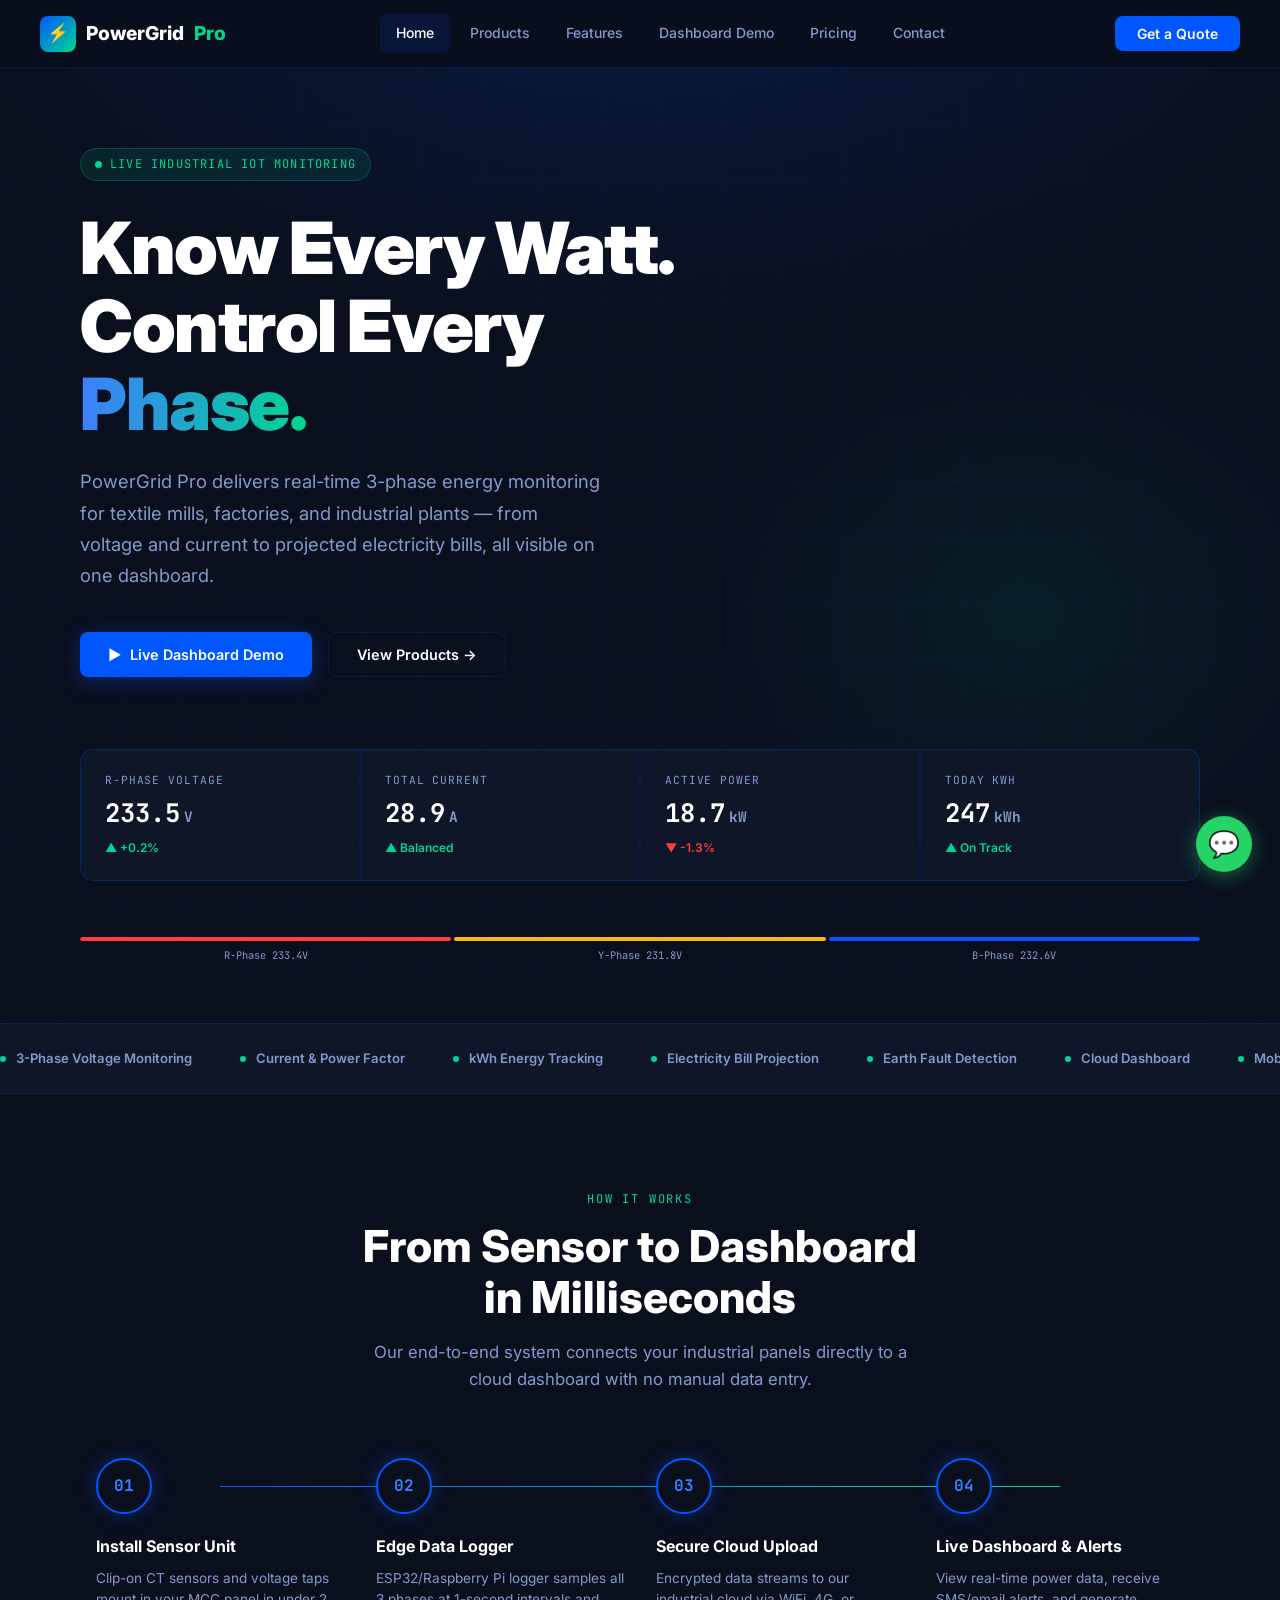
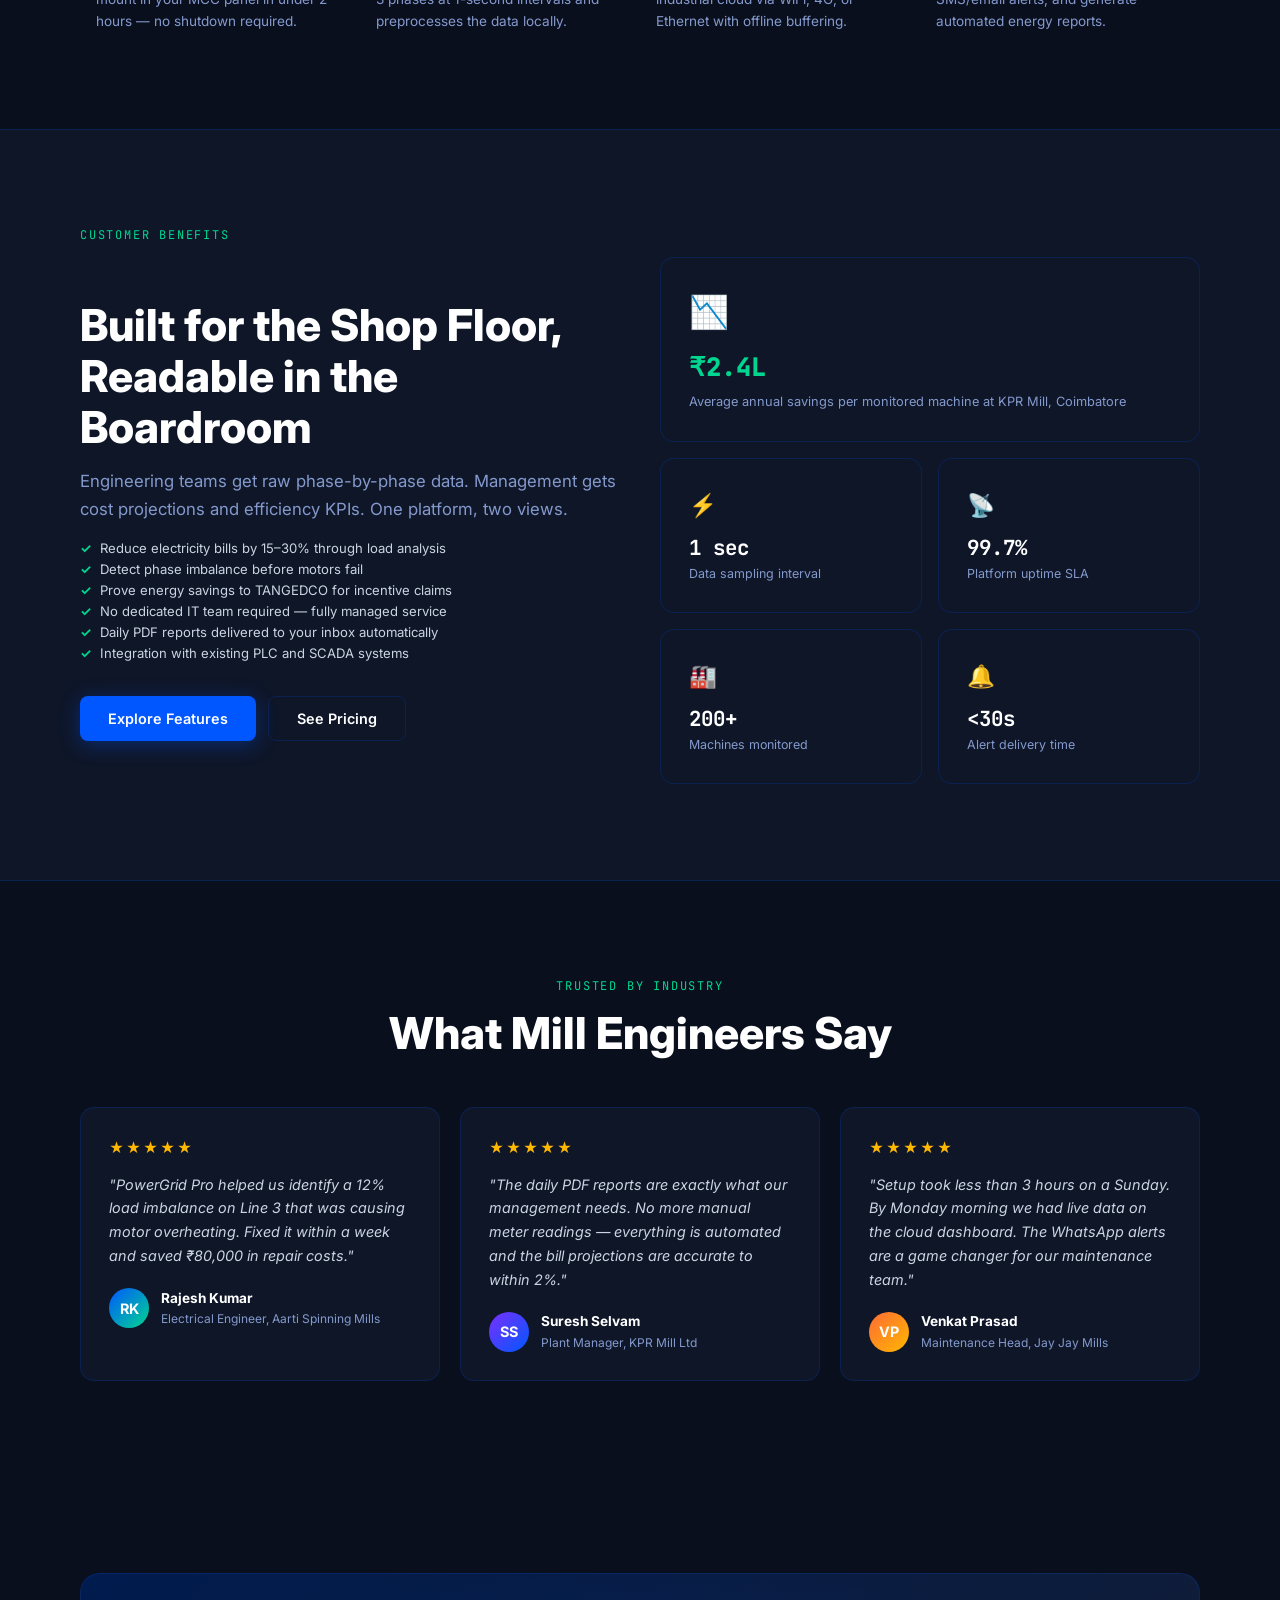
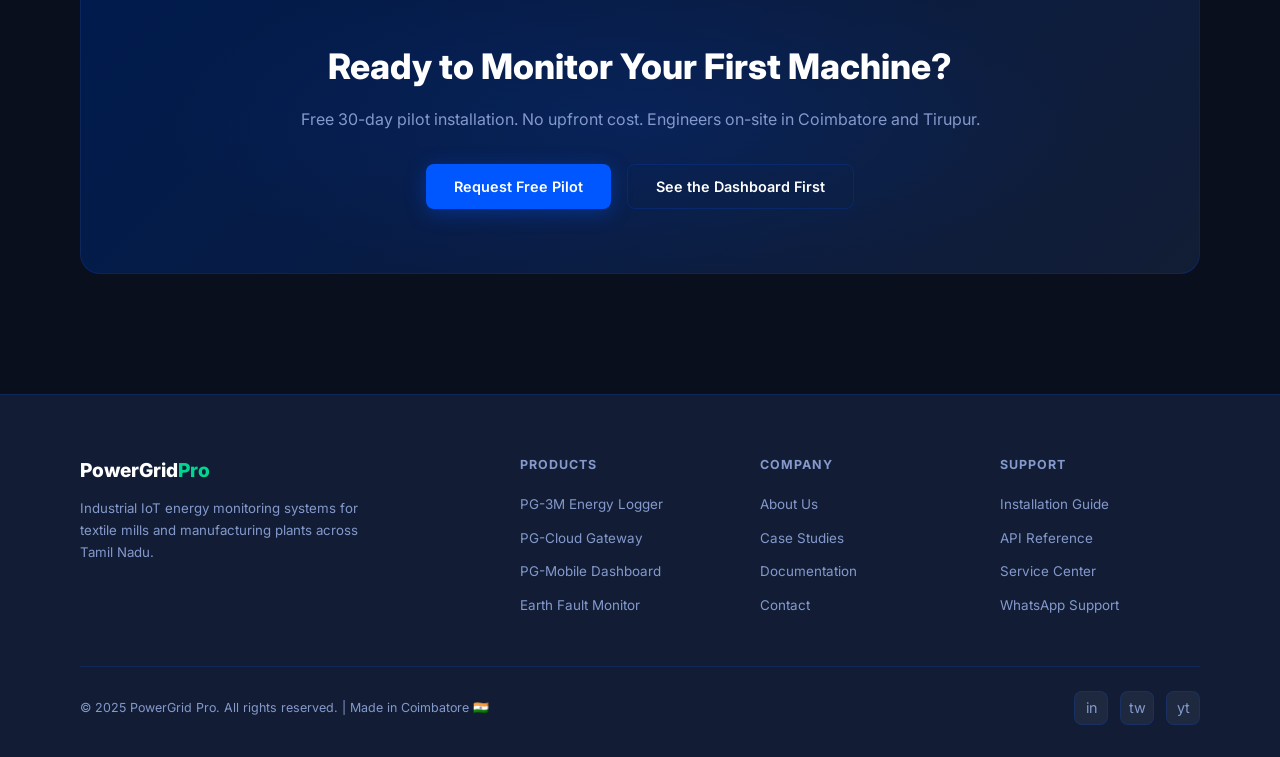
==== full EnergyMonitor-Production/website.html @ 09a2c104 "Add files via upload" ====
<!DOCTYPE html>
<html lang="en">
<head>
<meta charset="UTF-8">
<meta name="viewport" content="width=device-width, initial-scale=1.0">
<title>PowerGrid Pro – 3-Phase Energy Monitoring Systems</title>
<link href="https://fonts.googleapis.com/css2?family=Inter:wght@300;400;500;600;700;800;900&family=JetBrains+Mono:wght@400;500;700&display=swap" rel="stylesheet">
<style>
/* ═══════════════════════════════════════════════
   DESIGN TOKENS
   ═══════════════════════════════════════════════ */
:root {
  --bg-dark:     #0A0F1E;
  --bg-card:     #0E1628;
  --bg-panel:    #121D35;
  --bg-light:    #F4F7FF;
  --blue-900:    #001B4E;
  --blue-700:    #0033A0;
  --blue-500:    #0057FF;
  --blue-400:    #3D7EFF;
  --blue-200:    #A8C4FF;
  --green-500:   #00D68F;
  --green-400:   #2EEDB5;
  --green-300:   #7FFFD4;
  --amber:       #FFB800;
  --red:         #FF3B3B;
  --text-white:  #FFFFFF;
  --text-muted:  #8499CC;
  --text-body:   #CBD5E1;
  --border:      rgba(0,87,255,0.18);
  --border-g:    rgba(0,214,143,0.22);
  --glow-blue:   0 0 40px rgba(0,87,255,0.25);
  --glow-green:  0 0 30px rgba(0,214,143,0.2);
  --r-sm: 8px;
  --r-md: 14px;
  --r-lg: 20px;
  --font-main: 'Inter', sans-serif;
  --font-mono: 'JetBrains Mono', monospace;
  --nav-h: 68px;
}

/* ═══════════════════════════════════════════════
   RESET + BASE
   ═══════════════════════════════════════════════ */
*, *::before, *::after { box-sizing: border-box; margin: 0; padding: 0; }
html { scroll-behavior: smooth; font-size: 16px; }
body {
  font-family: var(--font-main);
  background: var(--bg-dark);
  color: var(--text-body);
  line-height: 1.6;
  overflow-x: hidden;
}
img { display: block; max-width: 100%; }
a { text-decoration: none; color: inherit; }
button { border: none; cursor: pointer; font-family: inherit; }
ul { list-style: none; }

/* ═══════════════════════════════════════════════
   PAGE SYSTEM
   ═══════════════════════════════════════════════ */
.page { display: none; }
.page.active { display: block; }

/* ═══════════════════════════════════════════════
   NAVBAR
   ═══════════════════════════════════════════════ */
nav {
  position: fixed; top: 0; left: 0; right: 0; z-index: 1000;
  height: var(--nav-h);
  background: rgba(10,15,30,0.92);
  backdrop-filter: blur(16px);
  border-bottom: 1px solid var(--border);
  display: flex; align-items: center; justify-content: space-between;
  padding: 0 40px;
}
.nav-brand {
  display: flex; align-items: center; gap: 10px;
  font-weight: 800; font-size: 1.2rem; color: var(--text-white);
  cursor: pointer;
}
.nav-brand .logo-icon {
  width: 36px; height: 36px;
  background: linear-gradient(135deg, var(--blue-500), var(--green-500));
  border-radius: 8px;
  display: flex; align-items: center; justify-content: center;
  font-size: 1.1rem;
}
.nav-brand span.accent { color: var(--green-500); }
.nav-links {
  display: flex; align-items: center; gap: 4px;
}
.nav-links a {
  padding: 8px 16px; border-radius: 6px;
  font-size: 0.875rem; font-weight: 500;
  color: var(--text-muted);
  transition: all 0.2s;
  cursor: pointer;
}
.nav-links a:hover,
.nav-links a.active {
  color: var(--text-white);
  background: rgba(0,87,255,0.12);
}
.nav-cta {
  padding: 9px 22px;
  background: var(--blue-500);
  color: white;
  border-radius: var(--r-sm);
  font-size: 0.875rem; font-weight: 600;
  transition: all 0.2s;
  cursor: pointer;
}
.nav-cta:hover { background: var(--blue-400); transform: translateY(-1px); }

/* ═══════════════════════════════════════════════
   SHARED LAYOUT
   ═══════════════════════════════════════════════ */
.container { max-width: 1200px; margin: 0 auto; padding: 0 40px; }
.section { padding: 96px 0; }
.section-label {
  font-family: var(--font-mono);
  font-size: 0.75rem; letter-spacing: 0.15em;
  color: var(--green-500);
  text-transform: uppercase; margin-bottom: 12px;
}
.section-title {
  font-size: clamp(1.8rem, 3.5vw, 2.75rem);
  font-weight: 800; color: var(--text-white);
  line-height: 1.15; margin-bottom: 16px;
}
.section-sub {
  font-size: 1.05rem; color: var(--text-muted);
  max-width: 560px; line-height: 1.65;
}
.text-center { text-align: center; }
.text-center .section-sub { margin: 0 auto; }
.grid-2 { display: grid; grid-template-columns: 1fr 1fr; gap: 40px; align-items: center; }
.grid-3 { display: grid; grid-template-columns: repeat(3,1fr); gap: 24px; }
.grid-4 { display: grid; grid-template-columns: repeat(4,1fr); gap: 20px; }
.mt-8 { margin-top: 8px; }
.mt-16 { margin-top: 16px; }
.mt-24 { margin-top: 24px; }
.mt-48 { margin-top: 48px; }
.mt-64 { margin-top: 64px; }

/* Buttons */
.btn {
  display: inline-flex; align-items: center; gap: 8px;
  padding: 13px 28px; border-radius: var(--r-sm);
  font-weight: 600; font-size: 0.9rem;
  transition: all 0.2s; cursor: pointer;
}
.btn-primary {
  background: var(--blue-500); color: white;
  box-shadow: 0 4px 20px rgba(0,87,255,0.35);
}
.btn-primary:hover { background: var(--blue-400); transform: translateY(-2px); box-shadow: 0 8px 28px rgba(0,87,255,0.45); }
.btn-outline {
  background: transparent; color: var(--text-white);
  border: 1.5px solid var(--border);
}
.btn-outline:hover { border-color: var(--blue-400); color: var(--blue-400); }
.btn-green {
  background: var(--green-500); color: var(--bg-dark);
}
.btn-green:hover { background: var(--green-400); transform: translateY(-2px); }

/* Cards */
.card {
  background: var(--bg-card);
  border: 1px solid var(--border);
  border-radius: var(--r-md);
  padding: 28px;
  transition: all 0.25s;
}
.card:hover {
  border-color: rgba(0,87,255,0.4);
  box-shadow: var(--glow-blue);
  transform: translateY(-3px);
}
.card.green-hover:hover {
  border-color: rgba(0,214,143,0.4);
  box-shadow: var(--glow-green);
}

/* Tags */
.tag {
  display: inline-flex; align-items: center; gap: 5px;
  padding: 4px 10px; border-radius: 20px;
  font-size: 0.72rem; font-weight: 600; letter-spacing: 0.04em;
  text-transform: uppercase;
}
.tag-blue { background: rgba(0,87,255,0.15); color: var(--blue-400); border: 1px solid rgba(0,87,255,0.25); }
.tag-green { background: rgba(0,214,143,0.12); color: var(--green-500); border: 1px solid rgba(0,214,143,0.25); }
.tag-amber { background: rgba(255,184,0,0.12); color: var(--amber); border: 1px solid rgba(255,184,0,0.25); }

/* Dividers */
.divider { border: none; border-top: 1px solid var(--border); margin: 0; }

/* ═══════════════════════════════════════════════
   PAGE 1 — HOME
   ═══════════════════════════════════════════════ */

/* Hero */
.hero {
  min-height: 100vh;
  padding-top: var(--nav-h);
  background: radial-gradient(ellipse 80% 60% at 50% -10%, rgba(0,87,255,0.18) 0%, transparent 70%),
              radial-gradient(ellipse 40% 40% at 80% 60%, rgba(0,214,143,0.08) 0%, transparent 60%),
              var(--bg-dark);
  display: flex; flex-direction: column; justify-content: center;
  position: relative; overflow: hidden;
}

/* Grid background */
.hero::before {
  content: '';
  position: absolute; inset: 0;
  background-image:
    linear-gradient(rgba(0,87,255,0.06) 1px, transparent 1px),
    linear-gradient(90deg, rgba(0,87,255,0.06) 1px, transparent 1px);
  background-size: 60px 60px;
  mask-image: radial-gradient(ellipse 80% 80% at 50% 50%, black 30%, transparent 100%);
}

.hero-inner {
  position: relative; z-index: 2;
  padding: 80px 40px 60px;
  max-width: 1200px; margin: 0 auto; width: 100%;
}
.hero-eyebrow {
  display: inline-flex; align-items: center; gap: 8px;
  padding: 6px 14px; border-radius: 20px;
  background: rgba(0,214,143,0.1); border: 1px solid var(--border-g);
  font-family: var(--font-mono); font-size: 0.75rem;
  color: var(--green-500); letter-spacing: 0.1em;
  margin-bottom: 28px;
}
.hero-eyebrow .pulse {
  width: 7px; height: 7px; border-radius: 50%;
  background: var(--green-500);
  animation: pulse 2s ease-in-out infinite;
}
@keyframes pulse {
  0%, 100% { opacity: 1; transform: scale(1); }
  50% { opacity: 0.4; transform: scale(0.7); }
}
.hero h1 {
  font-size: clamp(2.5rem, 6vw, 4.5rem);
  font-weight: 900; color: var(--text-white);
  line-height: 1.08; letter-spacing: -0.02em;
  margin-bottom: 24px;
}
.hero h1 .gradient-text {
  background: linear-gradient(90deg, var(--blue-400), var(--green-500));
  -webkit-background-clip: text; background-clip: text;
  -webkit-text-fill-color: transparent;
}
.hero p {
  font-size: 1.15rem; color: var(--text-muted);
  max-width: 520px; line-height: 1.7; margin-bottom: 40px;
}
.hero-actions { display: flex; gap: 16px; flex-wrap: wrap; }

/* Live stats strip */
.hero-stats {
  margin-top: 72px;
  display: grid; grid-template-columns: repeat(4,1fr);
  gap: 2px;
  background: var(--border);
  border: 1px solid var(--border);
  border-radius: var(--r-md);
  overflow: hidden;
}
.hero-stat {
  background: var(--bg-card);
  padding: 22px 24px;
  display: flex; flex-direction: column; gap: 4px;
}
.hero-stat .label {
  font-family: var(--font-mono); font-size: 0.7rem;
  color: var(--text-muted); letter-spacing: 0.08em;
  text-transform: uppercase;
}
.hero-stat .value {
  font-family: var(--font-mono); font-size: 1.6rem;
  font-weight: 700; color: var(--text-white);
  display: flex; align-items: baseline; gap: 4px;
}
.hero-stat .value .unit { font-size: 0.9rem; color: var(--text-muted); }
.hero-stat .change {
  font-size: 0.75rem; font-weight: 600;
}
.change.up { color: var(--green-500); }
.change.down { color: var(--red); }

/* Phase indicator – signature element */
.phase-viz {
  position: relative; width: 100%;
  margin-top: 56px;
}
.phase-bars {
  display: flex; gap: 3px;
  height: 4px; border-radius: 2px; overflow: hidden;
}
.phase-bar { flex: 1; border-radius: 2px; }
.phase-bar.r { background: #FF3B3B; animation: flicker-r 2.1s ease-in-out infinite; }
.phase-bar.y { background: var(--amber); animation: flicker-y 2.1s 0.7s ease-in-out infinite; }
.phase-bar.b { background: var(--blue-500); animation: flicker-b 2.1s 1.4s ease-in-out infinite; }
@keyframes flicker-r { 0%,100%{opacity:1} 50%{opacity:0.5} }
@keyframes flicker-y { 0%,100%{opacity:1} 50%{opacity:0.5} }
@keyframes flicker-b { 0%,100%{opacity:1} 50%{opacity:0.5} }
.phase-labels {
  display: flex; gap: 3px;
  margin-top: 6px;
}
.phase-labels span {
  flex: 1; text-align: center;
  font-family: var(--font-mono); font-size: 0.65rem;
  color: var(--text-muted);
}

/* Marquee strip */
.marquee-section {
  padding: 24px 0;
  background: var(--bg-card);
  border-top: 1px solid var(--border);
  border-bottom: 1px solid var(--border);
  overflow: hidden;
}
.marquee-track {
  display: flex; gap: 48px;
  animation: marquee 22s linear infinite;
  width: max-content;
}
@keyframes marquee { from { transform: translateX(0); } to { transform: translateX(-50%); } }
.marquee-item {
  display: flex; align-items: center; gap: 10px;
  font-size: 0.82rem; font-weight: 600;
  color: var(--text-muted); white-space: nowrap;
}
.marquee-item .dot { width: 6px; height: 6px; border-radius: 50%; background: var(--green-500); flex-shrink: 0; }

/* How it works */
.steps { display: grid; grid-template-columns: repeat(4,1fr); gap: 0; position: relative; }
.steps::before {
  content: '';
  position: absolute; top: 28px; left: 12.5%; right: 12.5%;
  height: 1px;
  background: linear-gradient(90deg, var(--blue-500), var(--green-500));
  z-index: 0;
}
.step { padding: 0 16px; position: relative; z-index: 1; }
.step-num {
  width: 56px; height: 56px; border-radius: 50%;
  background: var(--bg-dark);
  border: 2px solid var(--blue-500);
  display: flex; align-items: center; justify-content: center;
  font-family: var(--font-mono); font-size: 1rem; font-weight: 700;
  color: var(--blue-400); margin-bottom: 20px;
  box-shadow: 0 0 20px rgba(0,87,255,0.3);
}
.step h4 { font-size: 1rem; font-weight: 700; color: var(--text-white); margin-bottom: 8px; }
.step p { font-size: 0.85rem; color: var(--text-muted); line-height: 1.6; }

/* Testimonials */
.testimonial-grid { display: grid; grid-template-columns: repeat(3,1fr); gap: 20px; }
.testimonial-card {
  background: var(--bg-card); border: 1px solid var(--border);
  border-radius: var(--r-md); padding: 28px;
}
.stars { color: var(--amber); font-size: 0.9rem; margin-bottom: 14px; letter-spacing: 2px; }
.testimonial-card blockquote {
  font-size: 0.9rem; color: var(--text-body); line-height: 1.65;
  font-style: italic; margin-bottom: 20px;
}
.testimonial-author { display: flex; align-items: center; gap: 12px; }
.avatar {
  width: 40px; height: 40px; border-radius: 50%;
  display: flex; align-items: center; justify-content: center;
  font-weight: 700; font-size: 0.9rem; color: white;
  flex-shrink: 0;
}
.av1 { background: linear-gradient(135deg, #0057FF, #00D68F); }
.av2 { background: linear-gradient(135deg, #7B2FFF, #0057FF); }
.av3 { background: linear-gradient(135deg, #FF6B35, #FFB800); }
.author-info .name { font-size: 0.85rem; font-weight: 700; color: var(--text-white); }
.author-info .role { font-size: 0.75rem; color: var(--text-muted); }

/* CTA Banner */
.cta-banner {
  background: linear-gradient(135deg, var(--blue-900), var(--bg-panel));
  border: 1px solid var(--border);
  border-radius: var(--r-lg); padding: 64px;
  text-align: center; position: relative; overflow: hidden;
}
.cta-banner::before {
  content: '';
  position: absolute; inset: 0;
  background: radial-gradient(ellipse 60% 80% at 50% 50%, rgba(0,87,255,0.12) 0%, transparent 70%);
}
.cta-banner h2 { font-size: 2.2rem; font-weight: 800; color: white; margin-bottom: 12px; position: relative; }
.cta-banner p { color: var(--text-muted); margin-bottom: 32px; position: relative; }
.cta-actions { display: flex; gap: 16px; justify-content: center; position: relative; }

/* ═══════════════════════════════════════════════
   PAGE 2 — PRODUCTS
   ═══════════════════════════════════════════════ */
.product-hero {
  padding-top: calc(var(--nav-h) + 80px);
  padding-bottom: 0;
  background: radial-gradient(ellipse 60% 40% at 50% 0%, rgba(0,87,255,0.15) 0%, transparent 60%),
              var(--bg-dark);
}
.product-grid { display: grid; grid-template-columns: repeat(3,1fr); gap: 24px; margin-top: 56px; }
.product-card {
  background: var(--bg-card);
  border: 1px solid var(--border);
  border-radius: var(--r-md);
  overflow: hidden;
  transition: all 0.25s;
}
.product-card:hover { transform: translateY(-4px); box-shadow: var(--glow-blue); border-color: rgba(0,87,255,0.4); }
.product-img {
  height: 200px;
  display: flex; align-items: center; justify-content: center;
  font-size: 5rem;
  position: relative; overflow: hidden;
}
.product-img.blue-bg { background: linear-gradient(135deg, rgba(0,51,160,0.4), rgba(0,87,255,0.2)); }
.product-img.green-bg { background: linear-gradient(135deg, rgba(0,100,70,0.4), rgba(0,214,143,0.15)); }
.product-img.mixed-bg { background: linear-gradient(135deg, rgba(0,51,160,0.3), rgba(0,100,70,0.3)); }
.product-body { padding: 24px; }
.product-body h3 { font-size: 1.05rem; font-weight: 700; color: var(--text-white); margin-bottom: 8px; }
.product-body p { font-size: 0.85rem; color: var(--text-muted); line-height: 1.6; margin-bottom: 16px; }
.product-specs { display: flex; flex-direction: column; gap: 6px; margin-bottom: 20px; }
.spec-row {
  display: flex; justify-content: space-between; align-items: center;
  padding: 6px 0; border-bottom: 1px solid rgba(255,255,255,0.04);
  font-size: 0.8rem;
}
.spec-row .sk { color: var(--text-muted); }
.spec-row .sv { color: var(--text-white); font-family: var(--font-mono); font-weight: 600; }

/* Tech specs table */
.spec-table { width: 100%; border-collapse: collapse; margin-top: 32px; }
.spec-table th {
  text-align: left; padding: 12px 16px;
  background: var(--bg-panel);
  font-family: var(--font-mono); font-size: 0.72rem;
  color: var(--text-muted); letter-spacing: 0.08em; text-transform: uppercase;
  border-bottom: 1px solid var(--border);
}
.spec-table td {
  padding: 12px 16px;
  font-size: 0.85rem; color: var(--text-body);
  border-bottom: 1px solid rgba(255,255,255,0.04);
}
.spec-table tr:hover td { background: rgba(0,87,255,0.04); }
.spec-table td:first-child { color: var(--text-muted); }
.spec-table td:nth-child(2) { font-family: var(--font-mono); color: var(--text-white); }

/* ═══════════════════════════════════════════════
   PAGE 3 — FEATURES
   ═══════════════════════════════════════════════ */
.features-hero {
  padding-top: calc(var(--nav-h) + 80px);
  background: radial-gradient(ellipse 60% 40% at 50% 0%, rgba(0,214,143,0.1) 0%, transparent 60%),
              var(--bg-dark);
  text-align: center;
}
.feature-cards { display: grid; grid-template-columns: repeat(3,1fr); gap: 24px; margin-top: 56px; }
.feature-icon {
  width: 52px; height: 52px; border-radius: 12px;
  display: flex; align-items: center; justify-content: center;
  font-size: 1.5rem; margin-bottom: 18px;
}
.fi-blue { background: rgba(0,87,255,0.12); border: 1px solid rgba(0,87,255,0.2); }
.fi-green { background: rgba(0,214,143,0.1); border: 1px solid rgba(0,214,143,0.2); }
.fi-amber { background: rgba(255,184,0,0.1); border: 1px solid rgba(255,184,0,0.2); }
.card h3 { font-size: 1.05rem; font-weight: 700; color: var(--text-white); margin-bottom: 10px; }
.card p { font-size: 0.85rem; color: var(--text-muted); line-height: 1.65; }
.feature-list { display: flex; flex-direction: column; gap: 8px; margin-top: 14px; }
.feature-list li { display: flex; align-items: center; gap: 8px; font-size: 0.82rem; color: var(--text-body); }
.feature-list li::before { content: '✓'; color: var(--green-500); font-weight: 700; flex-shrink: 0; }

/* Comparison table */
.comparison-table { width: 100%; border-collapse: collapse; margin-top: 40px; }
.comparison-table th {
  padding: 16px 20px;
  background: var(--bg-panel);
  font-size: 0.85rem; font-weight: 700; color: var(--text-white);
  border-bottom: 1px solid var(--border);
  text-align: center;
}
.comparison-table th:first-child { text-align: left; }
.comparison-table th.highlight { background: rgba(0,87,255,0.2); color: var(--blue-400); }
.comparison-table td {
  padding: 14px 20px;
  font-size: 0.85rem; color: var(--text-body);
  border-bottom: 1px solid rgba(255,255,255,0.04);
  text-align: center;
}
.comparison-table td:first-child { text-align: left; color: var(--text-muted); }
.comparison-table td.highlight { background: rgba(0,87,255,0.05); }
.comparison-table tr:hover td { background: rgba(255,255,255,0.02); }
.comparison-table tr:hover td.highlight { background: rgba(0,87,255,0.08); }
.check { color: var(--green-500); font-size: 1rem; }
.cross { color: var(--red); font-size: 0.9rem; }
.partial { color: var(--amber); }

/* ═══════════════════════════════════════════════
   PAGE 4 — DASHBOARD DEMO
   ═══════════════════════════════════════════════ */
.demo-hero {
  padding-top: calc(var(--nav-h) + 60px);
  padding-bottom: 60px;
  background: var(--bg-dark);
}
/* The dashboard mockup */
.dashboard-shell {
  background: var(--bg-card);
  border: 1px solid var(--border);
  border-radius: var(--r-lg);
  overflow: hidden;
  margin-top: 40px;
  box-shadow: 0 40px 100px rgba(0,0,0,0.5);
}
.dashboard-topbar {
  background: var(--bg-panel);
  border-bottom: 1px solid var(--border);
  padding: 14px 24px;
  display: flex; align-items: center; justify-content: space-between;
}
.topbar-left { display: flex; align-items: center; gap: 20px; }
.topbar-logo { font-weight: 800; font-size: 0.9rem; color: white; }
.topbar-logo span { color: var(--green-500); }
.topbar-tabs { display: flex; gap: 2px; }
.topbar-tab {
  padding: 6px 14px; border-radius: 6px;
  font-size: 0.78rem; font-weight: 500; color: var(--text-muted);
  cursor: pointer; transition: all 0.2s;
}
.topbar-tab.active { background: rgba(0,87,255,0.15); color: var(--blue-400); }
.topbar-right { display: flex; align-items: center; gap: 16px; }
.live-badge {
  display: flex; align-items: center; gap: 6px;
  font-family: var(--font-mono); font-size: 0.7rem; color: var(--green-500);
}
.live-dot { width: 6px; height: 6px; border-radius: 50%; background: var(--green-500); animation: pulse 1.5s ease-in-out infinite; }
.topbar-time { font-family: var(--font-mono); font-size: 0.78rem; color: var(--text-muted); }

.dashboard-body { display: flex; }
.dash-sidebar {
  width: 56px; background: var(--bg-panel);
  border-right: 1px solid var(--border);
  padding: 16px 0;
  display: flex; flex-direction: column; align-items: center; gap: 8px;
}
.sidebar-icon {
  width: 36px; height: 36px; border-radius: 8px;
  display: flex; align-items: center; justify-content: center;
  font-size: 1rem; cursor: pointer; transition: all 0.2s;
}
.sidebar-icon.active { background: rgba(0,87,255,0.2); }
.sidebar-icon:hover { background: rgba(255,255,255,0.06); }

.dash-main { flex: 1; padding: 24px; min-width: 0; }

/* KPI row */
.kpi-row { display: grid; grid-template-columns: repeat(6,1fr); gap: 12px; margin-bottom: 20px; }
.kpi {
  background: var(--bg-panel);
  border: 1px solid var(--border);
  border-radius: 10px;
  padding: 14px 16px;
}
.kpi .k-label { font-family: var(--font-mono); font-size: 0.62rem; color: var(--text-muted); letter-spacing: 0.07em; text-transform: uppercase; margin-bottom: 6px; }
.kpi .k-val { font-family: var(--font-mono); font-size: 1.15rem; font-weight: 700; color: var(--text-white); }
.kpi .k-unit { font-size: 0.65rem; color: var(--text-muted); }
.kpi .k-change { font-size: 0.68rem; margin-top: 4px; }

/* Chart area */
.dash-charts { display: grid; grid-template-columns: 2fr 1fr; gap: 16px; margin-bottom: 20px; }
.chart-panel {
  background: var(--bg-panel);
  border: 1px solid var(--border);
  border-radius: 10px;
  padding: 18px;
}
.chart-panel-header { display: flex; justify-content: space-between; align-items: center; margin-bottom: 16px; }
.chart-panel-title { font-size: 0.82rem; font-weight: 600; color: var(--text-white); }
.chart-panel-sub { font-family: var(--font-mono); font-size: 0.68rem; color: var(--text-muted); }

/* SVG Waveform chart */
.wave-chart { width: 100%; }

/* Donut ring */
.donut-container { display: flex; align-items: center; gap: 20px; }
.donut-labels { display: flex; flex-direction: column; gap: 8px; }
.donut-label { display: flex; align-items: center; gap: 6px; font-size: 0.75rem; }
.dl-dot { width: 8px; height: 8px; border-radius: 50%; flex-shrink: 0; }
.dl-name { color: var(--text-muted); }
.dl-val { color: var(--text-white); font-weight: 600; font-family: var(--font-mono); }

/* Phase table */
.phase-table { width: 100%; border-collapse: collapse; }
.phase-table th { font-family: var(--font-mono); font-size: 0.65rem; color: var(--text-muted); padding: 6px 8px; text-align: right; letter-spacing: 0.05em; border-bottom: 1px solid var(--border); }
.phase-table th:first-child { text-align: left; }
.phase-table td { padding: 8px 8px; font-family: var(--font-mono); font-size: 0.78rem; text-align: right; border-bottom: 1px solid rgba(255,255,255,0.03); }
.phase-table td:first-child { text-align: left; font-weight: 600; }
.phase-table tr:last-child td { border-bottom: none; }
.ph-r td:first-child { color: #FF7070; }
.ph-y td:first-child { color: var(--amber); }
.ph-b td:first-child { color: var(--blue-400); }
.val-ok { color: var(--green-500); }
.val-warn { color: var(--amber); }
.val-bad { color: var(--red); }

/* Alerts */
.alerts-panel {
  background: var(--bg-panel);
  border: 1px solid var(--border);
  border-radius: 10px;
  padding: 18px;
}
.alert-row {
  display: flex; align-items: flex-start; gap: 10px;
  padding: 10px 0; border-bottom: 1px solid rgba(255,255,255,0.03);
}
.alert-row:last-child { border-bottom: none; }
.alert-icon { font-size: 0.85rem; flex-shrink: 0; margin-top: 2px; }
.alert-body .al-msg { font-size: 0.78rem; color: var(--text-body); }
.alert-body .al-time { font-family: var(--font-mono); font-size: 0.65rem; color: var(--text-muted); margin-top: 2px; }

/* Bottom row */
.dash-bottom { display: grid; grid-template-columns: 1fr 1fr; gap: 16px; }

/* Energy bar */
.energy-bars { display: flex; flex-direction: column; gap: 10px; margin-top: 8px; }
.ebar { display: flex; flex-direction: column; gap: 4px; }
.ebar-label { display: flex; justify-content: space-between; font-size: 0.72rem; }
.ebar-label .el { color: var(--text-muted); }
.ebar-label .ev { font-family: var(--font-mono); color: var(--text-white); font-weight: 600; }
.ebar-track { height: 6px; background: rgba(255,255,255,0.06); border-radius: 3px; overflow: hidden; }
.ebar-fill { height: 100%; border-radius: 3px; }
.ef-blue { background: linear-gradient(90deg, var(--blue-500), var(--blue-400)); }
.ef-green { background: linear-gradient(90deg, var(--green-500), var(--green-400)); }
.ef-amber { background: linear-gradient(90deg, var(--amber), #FFD040); }

/* Bill panel */
.bill-summary { display: grid; grid-template-columns: 1fr 1fr; gap: 12px; margin-top: 8px; }
.bill-item {
  background: var(--bg-card); border: 1px solid var(--border); border-radius: 8px; padding: 12px;
}
.bill-item .bi-label { font-size: 0.68rem; color: var(--text-muted); margin-bottom: 4px; }
.bill-item .bi-val { font-family: var(--font-mono); font-size: 1.05rem; font-weight: 700; color: var(--text-white); }
.bill-item .bi-sub { font-size: 0.65rem; color: var(--text-muted); margin-top: 2px; }

/* ═══════════════════════════════════════════════
   PAGE 5 — PRICING
   ═══════════════════════════════════════════════ */
.pricing-hero {
  padding-top: calc(var(--nav-h) + 80px);
  text-align: center;
  background: radial-gradient(ellipse 60% 40% at 50% 0%, rgba(0,87,255,0.12) 0%, transparent 60%),
              var(--bg-dark);
}
.pricing-toggle {
  display: inline-flex; align-items: center; gap: 12px;
  background: var(--bg-card); border: 1px solid var(--border);
  border-radius: 30px; padding: 6px;
  margin: 32px auto 0; font-size: 0.85rem;
}
.toggle-btn {
  padding: 8px 20px; border-radius: 24px;
  font-size: 0.85rem; font-weight: 600;
  color: var(--text-muted); background: transparent;
  transition: all 0.2s; cursor: pointer;
}
.toggle-btn.active { background: var(--blue-500); color: white; }
.save-badge {
  background: rgba(0,214,143,0.15); color: var(--green-500);
  border: 1px solid var(--border-g);
  padding: 3px 8px; border-radius: 12px;
  font-size: 0.7rem; font-weight: 700;
}
.pricing-grid { display: grid; grid-template-columns: repeat(3,1fr); gap: 24px; margin-top: 48px; }
.pricing-card {
  background: var(--bg-card);
  border: 1px solid var(--border);
  border-radius: var(--r-md);
  padding: 36px 28px;
  position: relative;
  transition: all 0.25s;
}
.pricing-card:hover { transform: translateY(-4px); }
.pricing-card.featured {
  border-color: var(--blue-500);
  box-shadow: var(--glow-blue);
}
.popular-badge {
  position: absolute; top: -14px; left: 50%; transform: translateX(-50%);
  background: linear-gradient(90deg, var(--blue-500), var(--blue-400));
  color: white; padding: 4px 18px; border-radius: 20px;
  font-size: 0.72rem; font-weight: 700; letter-spacing: 0.05em;
  white-space: nowrap;
}
.plan-name { font-size: 0.8rem; font-weight: 700; color: var(--text-muted); letter-spacing: 0.1em; text-transform: uppercase; }
.plan-price {
  font-family: var(--font-mono); font-size: 2.8rem; font-weight: 800;
  color: var(--text-white); margin: 12px 0 4px;
  display: flex; align-items: flex-start; gap: 2px;
}
.plan-price .currency { font-size: 1.2rem; margin-top: 10px; }
.plan-price .per { font-size: 0.85rem; color: var(--text-muted); align-self: flex-end; margin-bottom: 8px; }
.plan-desc { font-size: 0.83rem; color: var(--text-muted); margin-bottom: 28px; }
.plan-features { display: flex; flex-direction: column; gap: 10px; margin-bottom: 32px; }
.plan-feature { display: flex; align-items: flex-start; gap: 10px; font-size: 0.85rem; color: var(--text-body); }
.plan-feature .pf-icon { flex-shrink: 0; margin-top: 2px; }
.plan-feature.disabled { opacity: 0.35; }
.divider-sm { border: none; border-top: 1px solid var(--border); margin: 20px 0; }
.addon-note { font-size: 0.75rem; color: var(--text-muted); margin-top: 16px; text-align: center; }

/* Add-ons */
.addon-grid { display: grid; grid-template-columns: repeat(4,1fr); gap: 16px; margin-top: 40px; }
.addon-card {
  background: var(--bg-card); border: 1px solid var(--border);
  border-radius: var(--r-md); padding: 20px;
}
.addon-card .a-icon { font-size: 1.5rem; margin-bottom: 10px; }
.addon-card .a-name { font-size: 0.88rem; font-weight: 700; color: var(--text-white); margin-bottom: 4px; }
.addon-card .a-desc { font-size: 0.78rem; color: var(--text-muted); margin-bottom: 10px; }
.addon-card .a-price { font-family: var(--font-mono); font-size: 0.9rem; font-weight: 700; color: var(--green-500); }

/* FAQ */
.faq-list { display: flex; flex-direction: column; gap: 4px; margin-top: 40px; max-width: 760px; margin-left: auto; margin-right: auto; }
.faq-item {
  background: var(--bg-card); border: 1px solid var(--border);
  border-radius: var(--r-sm);
  overflow: hidden;
}
.faq-q {
  padding: 18px 22px;
  display: flex; justify-content: space-between; align-items: center;
  cursor: pointer;
  font-size: 0.9rem; font-weight: 600; color: var(--text-white);
}
.faq-q:hover { color: var(--blue-400); }
.faq-a {
  padding: 0 22px 18px;
  font-size: 0.85rem; color: var(--text-muted); line-height: 1.65;
  display: none;
}
.faq-item.open .faq-a { display: block; }
.faq-chevron { transition: transform 0.2s; flex-shrink: 0; }
.faq-item.open .faq-chevron { transform: rotate(180deg); }

/* ═══════════════════════════════════════════════
   PAGE 6 — CONTACT
   ═══════════════════════════════════════════════ */
.contact-hero {
  padding-top: calc(var(--nav-h) + 80px);
  background: radial-gradient(ellipse 60% 40% at 50% 0%, rgba(0,214,143,0.08) 0%, transparent 60%),
              var(--bg-dark);
}
.contact-grid { display: grid; grid-template-columns: 1fr 1fr; gap: 60px; margin-top: 60px; align-items: start; }
.contact-info-cards { display: flex; flex-direction: column; gap: 16px; }
.contact-info-card {
  background: var(--bg-card); border: 1px solid var(--border);
  border-radius: var(--r-md); padding: 22px;
  display: flex; align-items: flex-start; gap: 16px;
}
.ci-icon {
  width: 44px; height: 44px; border-radius: 10px; flex-shrink: 0;
  display: flex; align-items: center; justify-content: center; font-size: 1.2rem;
}
.ci-blue { background: rgba(0,87,255,0.12); border: 1px solid rgba(0,87,255,0.2); }
.ci-green { background: rgba(0,214,143,0.1); border: 1px solid rgba(0,214,143,0.2); }
.ci-amber { background: rgba(255,184,0,0.1); border: 1px solid rgba(255,184,0,0.2); }
.ci-body .ci-label { font-size: 0.72rem; font-weight: 700; color: var(--text-muted); letter-spacing: 0.07em; text-transform: uppercase; margin-bottom: 4px; }
.ci-body .ci-val { font-size: 0.9rem; color: var(--text-white); font-weight: 500; }
.ci-body .ci-sub { font-size: 0.78rem; color: var(--text-muted); margin-top: 2px; }

/* Form */
.contact-form {
  background: var(--bg-card); border: 1px solid var(--border);
  border-radius: var(--r-md); padding: 36px;
}
.contact-form h3 { font-size: 1.3rem; font-weight: 700; color: var(--text-white); margin-bottom: 6px; }
.contact-form .form-sub { font-size: 0.85rem; color: var(--text-muted); margin-bottom: 28px; }
.form-row { display: grid; grid-template-columns: 1fr 1fr; gap: 16px; }
.form-group { display: flex; flex-direction: column; gap: 6px; margin-bottom: 16px; }
.form-group label { font-size: 0.78rem; font-weight: 600; color: var(--text-muted); }
.form-group input,
.form-group select,
.form-group textarea {
  background: var(--bg-panel);
  border: 1px solid var(--border);
  border-radius: var(--r-sm);
  color: var(--text-white);
  padding: 11px 14px;
  font-size: 0.875rem;
  font-family: var(--font-main);
  outline: none; width: 100%;
  transition: border-color 0.2s;
}
.form-group input::placeholder,
.form-group textarea::placeholder { color: var(--text-muted); }
.form-group input:focus,
.form-group select:focus,
.form-group textarea:focus { border-color: var(--blue-500); }
.form-group select option { background: var(--bg-panel); }
.form-group textarea { resize: vertical; min-height: 110px; }
.form-submit { width: 100%; margin-top: 8px; justify-content: center; font-size: 0.95rem; padding: 14px; }

/* Map placeholder */
.map-placeholder {
  background: var(--bg-card); border: 1px solid var(--border);
  border-radius: var(--r-md); height: 220px; margin-top: 16px;
  display: flex; flex-direction: column; align-items: center; justify-content: center;
  gap: 10px; color: var(--text-muted); font-size: 0.85rem;
}
.map-placeholder .map-pin { font-size: 2.5rem; }

/* Success message */
.form-success {
  display: none;
  text-align: center; padding: 40px 20px;
}
.form-success .success-icon { font-size: 3rem; margin-bottom: 16px; }
.form-success h4 { font-size: 1.2rem; font-weight: 700; color: var(--text-white); margin-bottom: 8px; }
.form-success p { font-size: 0.85rem; color: var(--text-muted); }

/* Coverage grid */
.coverage-grid { display: grid; grid-template-columns: repeat(4,1fr); gap: 16px; margin-top: 40px; }
.coverage-card {
  background: var(--bg-card); border: 1px solid var(--border);
  border-radius: var(--r-md); padding: 20px; text-align: center;
}
.coverage-card .c-icon { font-size: 2rem; margin-bottom: 10px; }
.coverage-card .c-city { font-size: 0.9rem; font-weight: 700; color: var(--text-white); margin-bottom: 4px; }
.coverage-card .c-sub { font-size: 0.75rem; color: var(--text-muted); }

/* ═══════════════════════════════════════════════
   FOOTER
   ═══════════════════════════════════════════════ */
footer {
  background: var(--bg-panel);
  border-top: 1px solid var(--border);
  padding: 60px 0 32px;
}
.footer-grid { display: grid; grid-template-columns: 2fr 1fr 1fr 1fr; gap: 40px; margin-bottom: 48px; }
.footer-brand .fb-logo { font-size: 1.2rem; font-weight: 800; color: white; margin-bottom: 12px; }
.footer-brand .fb-logo span { color: var(--green-500); }
.footer-brand p { font-size: 0.83rem; color: var(--text-muted); line-height: 1.65; max-width: 280px; }
.footer-col h5 { font-size: 0.78rem; font-weight: 700; color: var(--text-muted); letter-spacing: 0.08em; text-transform: uppercase; margin-bottom: 16px; }
.footer-col ul { display: flex; flex-direction: column; gap: 8px; }
.footer-col ul li a { font-size: 0.84rem; color: var(--text-muted); transition: color 0.2s; cursor: pointer; }
.footer-col ul li a:hover { color: var(--blue-400); }
.footer-bottom {
  border-top: 1px solid var(--border); padding-top: 24px;
  display: flex; justify-content: space-between; align-items: center;
}
.footer-bottom p { font-size: 0.78rem; color: var(--text-muted); }
.footer-socials { display: flex; gap: 12px; }
.social-btn {
  width: 34px; height: 34px; border-radius: 8px;
  background: rgba(255,255,255,0.05); border: 1px solid var(--border);
  display: flex; align-items: center; justify-content: center;
  font-size: 0.9rem; color: var(--text-muted);
  transition: all 0.2s; cursor: pointer;
}
.social-btn:hover { background: rgba(0,87,255,0.15); color: var(--blue-400); border-color: rgba(0,87,255,0.3); }

/* WhatsApp FAB */
.whatsapp-fab {
  position: fixed; bottom: 28px; right: 28px; z-index: 999;
  width: 56px; height: 56px; border-radius: 50%;
  background: #25D366;
  display: flex; align-items: center; justify-content: center;
  font-size: 1.6rem;
  box-shadow: 0 4px 20px rgba(37,211,102,0.45);
  cursor: pointer; transition: all 0.25s;
  text-decoration: none;
  animation: fab-bounce 3s ease-in-out infinite;
}
.whatsapp-fab:hover { transform: scale(1.1); box-shadow: 0 8px 30px rgba(37,211,102,0.6); }
@keyframes fab-bounce {
  0%, 100% { transform: translateY(0); }
  50% { transform: translateY(-4px); }
}
.whatsapp-fab:hover { animation: none; }

/* ═══════════════════════════════════════════════
   UTILITIES
   ═══════════════════════════════════════════════ */
.badge-row { display: flex; gap: 10px; flex-wrap: wrap; margin-top: 20px; }

/* Animated counter */
.counter { font-family: var(--font-mono); }

/* Section alternating bg */
.section-alt { background: var(--bg-card); border-top: 1px solid var(--border); border-bottom: 1px solid var(--border); }

/* Mobile hamburger – simplified */
.mobile-menu-btn { display: none; }

@media (max-width: 768px) {
  nav { padding: 0 20px; }
  .nav-links { display: none; }
  .container { padding: 0 20px; }
  .grid-2, .grid-3, .grid-4, .steps { grid-template-columns: 1fr; }
  .hero-stats { grid-template-columns: 1fr 1fr; }
  .product-grid, .feature-cards, .pricing-grid, .testimonial-grid { grid-template-columns: 1fr; }
  .contact-grid, .footer-grid { grid-template-columns: 1fr; }
  .kpi-row { grid-template-columns: repeat(3,1fr); }
  .dash-charts { grid-template-columns: 1fr; }
  .dash-bottom { grid-template-columns: 1fr; }
  .steps::before { display: none; }
  .hero h1 { font-size: 2rem; }
}
</style>
</head>
<body>

<!-- NAVBAR -->
<nav>
  <div class="nav-brand" onclick="showPage('home')">
    <div class="logo-icon">⚡</div>
    PowerGrid<span class="accent">Pro</span>
  </div>
  <div class="nav-links">
    <a onclick="showPage('home')" id="nav-home" class="active">Home</a>
    <a onclick="showPage('products')" id="nav-products">Products</a>
    <a onclick="showPage('features')" id="nav-features">Features</a>
    <a onclick="showPage('demo')" id="nav-demo">Dashboard Demo</a>
    <a onclick="showPage('pricing')" id="nav-pricing">Pricing</a>
    <a onclick="showPage('contact')" id="nav-contact">Contact</a>
  </div>
  <button class="nav-cta" onclick="showPage('contact')">Get a Quote</button>
</nav>

<!-- WhatsApp FAB -->
<a class="whatsapp-fab" href="https://wa.me/919876543210?text=Hi,%20I%20am%20interested%20in%20PowerGrid%20Pro%20Energy%20Monitoring%20System" target="_blank" title="Chat on WhatsApp">💬</a>

<!-- ═══════════════════════════════════════════
     PAGE 1 — HOME
═══════════════════════════════════════════ -->
<div id="page-home" class="page active">

  <!-- Hero -->
  <section class="hero">
    <div class="hero-inner">
      <div class="hero-eyebrow">
        <span class="pulse"></span>
        <span id="e-eyebrow">LIVE INDUSTRIAL IOT MONITORING</span>
      </div>
      <h1>
        <span id="e-hero-h1">Know Every Watt.</span><br>
        <span id="e-hero-h2">Control Every</span><br>
        <span class="gradient-text" id="e-hero-h3">Phase.</span>
      </h1>
      <p id="e-hero-desc">PowerGrid Pro delivers real-time 3-phase energy monitoring for textile mills, factories, and industrial plants — from voltage and current to projected electricity bills, all visible on one dashboard.</p>
      <div class="hero-actions">
        <button class="btn btn-primary" onclick="showPage('demo')">▶ &nbsp;Live Dashboard Demo</button>
        <button class="btn btn-outline" onclick="showPage('products')">View Products →</button>
      </div>

      <!-- Live stats -->
      <div class="hero-stats">
        <div class="hero-stat">
          <div class="label">R-Phase Voltage</div>
          <div class="value"><span id="v-r">233.4</span><span class="unit">V</span></div>
          <div class="change up" id="vr-change">▲ +0.2%</div>
        </div>
        <div class="hero-stat">
          <div class="label">Total Current</div>
          <div class="value"><span id="curr">42.8</span><span class="unit">A</span></div>
          <div class="change up" id="curr-change">▲ Balanced</div>
        </div>
        <div class="hero-stat">
          <div class="label">Active Power</div>
          <div class="value"><span id="pwr">18.6</span><span class="unit">kW</span></div>
          <div class="change down" id="pwr-change">▼ -1.3%</div>
        </div>
        <div class="hero-stat">
          <div class="label">Today kWh</div>
          <div class="value"><span id="kwh">247</span><span class="unit">kWh</span></div>
          <div class="change up" id="kwh-change">▲ On Track</div>
        </div>
      </div>

      <div class="phase-viz">
        <div class="phase-bars">
          <div class="phase-bar r"></div>
          <div class="phase-bar y"></div>
          <div class="phase-bar b"></div>
        </div>
        <div class="phase-labels">
          <span>R-Phase 233.4V</span>
          <span>Y-Phase 231.8V</span>
          <span>B-Phase 232.6V</span>
        </div>
      </div>
    </div>
  </section>

  <!-- Marquee -->
  <div class="marquee-section">
    <div class="marquee-track">
      <div class="marquee-item"><span class="dot"></span>3-Phase Voltage Monitoring</div>
      <div class="marquee-item"><span class="dot"></span>Current & Power Factor</div>
      <div class="marquee-item"><span class="dot"></span>kWh Energy Tracking</div>
      <div class="marquee-item"><span class="dot"></span>Electricity Bill Projection</div>
      <div class="marquee-item"><span class="dot"></span>Earth Fault Detection</div>
      <div class="marquee-item"><span class="dot"></span>Cloud Dashboard</div>
      <div class="marquee-item"><span class="dot"></span>Mobile App Support</div>
      <div class="marquee-item"><span class="dot"></span>SMS & Email Alerts</div>
      <div class="marquee-item"><span class="dot"></span>RS-485 / Modbus</div>
      <div class="marquee-item"><span class="dot"></span>PZEM-004T Integration</div>
      <!-- duplicate for seamless loop -->
      <div class="marquee-item"><span class="dot"></span>3-Phase Voltage Monitoring</div>
      <div class="marquee-item"><span class="dot"></span>Current & Power Factor</div>
      <div class="marquee-item"><span class="dot"></span>kWh Energy Tracking</div>
      <div class="marquee-item"><span class="dot"></span>Electricity Bill Projection</div>
      <div class="marquee-item"><span class="dot"></span>Earth Fault Detection</div>
      <div class="marquee-item"><span class="dot"></span>Cloud Dashboard</div>
      <div class="marquee-item"><span class="dot"></span>Mobile App Support</div>
      <div class="marquee-item"><span class="dot"></span>SMS & Email Alerts</div>
    </div>
  </div>

  <!-- How it works -->
  <section class="section">
    <div class="container">
      <div class="text-center" style="margin-bottom:64px">
        <div class="section-label">How It Works</div>
        <div class="section-title">From Sensor to Dashboard<br>in Milliseconds</div>
        <p class="section-sub mt-8">Our end-to-end system connects your industrial panels directly to a cloud dashboard with no manual data entry.</p>
      </div>
      <div class="steps">
        <div class="step">
          <div class="step-num">01</div>
          <h4 id="e-step1-h">Install Sensor Unit</h4>
          <p id="e-step1-p">Clip-on CT sensors and voltage taps mount in your MCC panel in under 2 hours — no shutdown required.</p>
        </div>
        <div class="step">
          <div class="step-num">02</div>
          <h4 id="e-step2-h">Edge Data Logger</h4>
          <p id="e-step2-p">ESP32/Raspberry Pi logger samples all 3 phases at 1-second intervals and preprocesses the data locally.</p>
        </div>
        <div class="step">
          <div class="step-num">03</div>
          <h4 id="e-step3-h">Secure Cloud Upload</h4>
          <p id="e-step3-p">Encrypted data streams to our industrial cloud via WiFi, 4G, or Ethernet with offline buffering.</p>
        </div>
        <div class="step">
          <div class="step-num">04</div>
          <h4 id="e-step4-h">Live Dashboard & Alerts</h4>
          <p id="e-step4-p">View real-time power data, receive SMS/email alerts, and generate automated energy reports.</p>
        </div>
      </div>
    </div>
  </section>

  <!-- Benefits -->
  <section class="section section-alt">
    <div class="container">
      <div class="section-label">Customer Benefits</div>
      <div class="grid-2">
        <div>
          <div class="section-title" id="e-ben-title">Built for the Shop Floor,<br>Readable in the Boardroom</div>
          <p class="section-sub mt-8" id="e-ben-sub">Engineering teams get raw phase-by-phase data. Management gets cost projections and efficiency KPIs. One platform, two views.</p>
          <div class="feature-list mt-24" style="list-style:none">
            <ul>
              <li>Reduce electricity bills by 15–30% through load analysis</li>
              <li>Detect phase imbalance before motors fail</li>
              <li>Prove energy savings to TANGEDCO for incentive claims</li>
              <li>No dedicated IT team required — fully managed service</li>
              <li>Daily PDF reports delivered to your inbox automatically</li>
              <li>Integration with existing PLC and SCADA systems</li>
            </ul>
          </div>
          <div style="margin-top:32px; display:flex; gap:12px">
            <button class="btn btn-primary" onclick="showPage('features')">Explore Features</button>
            <button class="btn btn-outline" onclick="showPage('pricing')">See Pricing</button>
          </div>
        </div>
        <div>
          <!-- Visual benefit cards -->
          <div style="display:grid; grid-template-columns:1fr 1fr; gap:16px">
            <div class="card green-hover" style="grid-column:1/-1">
              <div style="font-size:2rem;margin-bottom:10px">📉</div>
              <div style="font-size:1.6rem;font-weight:800;color:var(--green-500);font-family:var(--font-mono)">₹2.4L</div>
              <div style="font-size:0.8rem;color:var(--text-muted);margin-top:4px">Average annual savings per monitored machine at KPR Mill, Coimbatore</div>
            </div>
            <div class="card">
              <div style="font-size:1.4rem;margin-bottom:8px">⚡</div>
              <div style="font-size:1.3rem;font-weight:700;color:var(--text-white);font-family:var(--font-mono)">1 sec</div>
              <div style="font-size:0.78rem;color:var(--text-muted)">Data sampling interval</div>
            </div>
            <div class="card">
              <div style="font-size:1.4rem;margin-bottom:8px">📡</div>
              <div style="font-size:1.3rem;font-weight:700;color:var(--text-white);font-family:var(--font-mono)">99.7%</div>
              <div style="font-size:0.78rem;color:var(--text-muted)">Platform uptime SLA</div>
            </div>
            <div class="card">
              <div style="font-size:1.4rem;margin-bottom:8px">🏭</div>
              <div style="font-size:1.3rem;font-weight:700;color:var(--text-white);font-family:var(--font-mono)">200+</div>
              <div style="font-size:0.78rem;color:var(--text-muted)">Machines monitored</div>
            </div>
            <div class="card">
              <div style="font-size:1.4rem;margin-bottom:8px">🔔</div>
              <div style="font-size:1.3rem;font-weight:700;color:var(--text-white);font-family:var(--font-mono)">&lt;30s</div>
              <div style="font-size:0.78rem;color:var(--text-muted)">Alert delivery time</div>
            </div>
          </div>
        </div>
      </div>
    </div>
  </section>

  <!-- Testimonials -->
  <section class="section">
    <div class="container">
      <div class="text-center" style="margin-bottom:48px">
        <div class="section-label">Trusted By Industry</div>
        <div class="section-title">What Mill Engineers Say</div>
      </div>
      <div class="testimonial-grid">
        <div class="testimonial-card">
          <div class="stars">★★★★★</div>
          <blockquote id="e-t1-quote">"PowerGrid Pro helped us identify a 12% load imbalance on Line 3 that was causing motor overheating. Fixed it within a week and saved ₹80,000 in repair costs."</blockquote>
          <div class="testimonial-author">
            <div class="avatar av1" id="e-av1">RK</div>
            <div class="author-info">
              <div class="name" id="e-t1-name">Rajesh Kumar</div>
              <div class="role" id="e-t1-role">Electrical Engineer, Aarti Spinning Mills</div>
            </div>
          </div>
        </div>
        <div class="testimonial-card">
          <div class="stars">★★★★★</div>
          <blockquote id="e-t2-quote">"The daily PDF reports are exactly what our management needs. No more manual meter readings — everything is automated and the bill projections are accurate to within 2%."</blockquote>
          <div class="testimonial-author">
            <div class="avatar av2" id="e-av2">SS</div>
            <div class="author-info">
              <div class="name" id="e-t2-name">Suresh Selvam</div>
              <div class="role" id="e-t2-role">Plant Manager, KPR Mill Ltd</div>
            </div>
          </div>
        </div>
        <div class="testimonial-card">
          <div class="stars">★★★★★</div>
          <blockquote id="e-t3-quote">"Setup took less than 3 hours on a Sunday. By Monday morning we had live data on the cloud dashboard. The WhatsApp alerts are a game changer for our maintenance team."</blockquote>
          <div class="testimonial-author">
            <div class="avatar av3" id="e-av3">VP</div>
            <div class="author-info">
              <div class="name" id="e-t3-name">Venkat Prasad</div>
              <div class="role" id="e-t3-role">Maintenance Head, Jay Jay Mills</div>
            </div>
          </div>
        </div>
      </div>
    </div>
  </section>

  <!-- CTA -->
  <section class="section" style="padding-bottom:120px">
    <div class="container">
      <div class="cta-banner">
        <h2 id="e-cta-h2">Ready to Monitor Your First Machine?</h2>
        <p id="e-cta-p">Free 30-day pilot installation. No upfront cost. Engineers on-site in Coimbatore and Tirupur.</p>
        <div class="cta-actions">
          <button class="btn btn-primary" onclick="showPage('contact')">Request Free Pilot</button>
          <button class="btn btn-outline" onclick="showPage('demo')">See the Dashboard First</button>
        </div>
      </div>
    </div>
  </section>

  <footer>
    <div class="container">
      <div class="footer-grid">
        <div class="footer-brand">
          <div class="fb-logo">PowerGrid<span>Pro</span></div>
          <p id="e-footer-tag">Industrial IoT energy monitoring systems for textile mills and manufacturing plants across Tamil Nadu.</p>
        </div>
        <div class="footer-col">
          <h5>Products</h5>
          <ul>
            <li><a onclick="showPage('products')">PG-3M Energy Logger</a></li>
            <li><a onclick="showPage('products')">PG-Cloud Gateway</a></li>
            <li><a onclick="showPage('products')">PG-Mobile Dashboard</a></li>
            <li><a onclick="showPage('products')">Earth Fault Monitor</a></li>
          </ul>
        </div>
        <div class="footer-col">
          <h5>Company</h5>
          <ul>
            <li><a>About Us</a></li>
            <li><a>Case Studies</a></li>
            <li><a>Documentation</a></li>
            <li><a onclick="showPage('contact')">Contact</a></li>
          </ul>
        </div>
        <div class="footer-col">
          <h5>Support</h5>
          <ul>
            <li><a>Installation Guide</a></li>
            <li><a>API Reference</a></li>
            <li><a>Service Center</a></li>
            <li><a>WhatsApp Support</a></li>
          </ul>
        </div>
      </div>
      <div class="footer-bottom">
        <p id="e-footer-copy">© 2025 PowerGrid Pro. All rights reserved. | Made in Coimbatore 🇮🇳</p>
        <div class="footer-socials">
          <div class="social-btn">in</div>
          <div class="social-btn">tw</div>
          <div class="social-btn">yt</div>
        </div>
      </div>
    </div>
  </footer>
</div>

<!-- ═══════════════════════════════════════════
     PAGE 2 — PRODUCTS
═══════════════════════════════════════════ -->
<div id="page-products" class="page">
  <section class="product-hero section">
    <div class="container">
      <div class="section-label">Hardware & Software</div>
      <div class="section-title">Complete Energy Monitoring<br>Ecosystem</div>
      <p class="section-sub mt-8">Every component designed for Tamil Nadu's industrial environment — high temperature tolerance, dustproof enclosures, and support for TNEB tariff structures.</p>

      <div class="product-grid">
        <!-- Product 1 -->
        <div class="product-card">
          <div class="product-img blue-bg">🔌</div>
          <div class="product-body">
            <div class="badge-row" style="margin-bottom:12px"><span class="tag tag-blue">HARDWARE</span><span class="tag tag-green">● LIVE</span></div>
            <h3 id="e-p1-name">PG-3M Energy Logger</h3>
            <p id="e-p1-desc">ESP32-based 3-phase data logger with PZEM-004T v3.0 integration. Measures voltage, current, power, energy, frequency, and power factor across all 3 phases simultaneously.</p>
            <div class="product-specs">
              <div class="spec-row"><span class="sk">Voltage Range</span><span class="sv">80 – 260V AC</span></div>
              <div class="spec-row"><span class="sk">Current Range</span><span class="sv">0 – 100A (CT)</span></div>
              <div class="spec-row"><span class="sk">Accuracy</span><span class="sv">±0.5%</span></div>
              <div class="spec-row"><span class="sk">Sampling Rate</span><span class="sv">1 second</span></div>
              <div class="spec-row"><span class="sk">Communication</span><span class="sv">WiFi / RS-485</span></div>
              <div class="spec-row"><span class="sk">Enclosure</span><span class="sv">IP54 DIN Rail</span></div>
            </div>
            <button class="btn btn-outline" style="width:100%;justify-content:center" onclick="showPage('contact')">Request Datasheet</button>
          </div>
        </div>
        <!-- Product 2 -->
        <div class="product-card">
          <div class="product-img green-bg">☁️</div>
          <div class="product-body">
            <div class="badge-row" style="margin-bottom:12px"><span class="tag tag-blue">GATEWAY</span><span class="tag tag-amber">4G + WiFi</span></div>
            <h3 id="e-p2-name">PG-Cloud Gateway</h3>
            <p id="e-p2-desc">Raspberry Pi 5 based industrial edge gateway. Aggregates data from up to 32 logger nodes, buffers offline data, and provides local LCD display + web server.</p>
            <div class="product-specs">
              <div class="spec-row"><span class="sk">CPU</span><span class="sv">RPi 5 / 8GB RAM</span></div>
              <div class="spec-row"><span class="sk">Storage</span><span class="sv">64GB eMMC</span></div>
              <div class="spec-row"><span class="sk">Connectivity</span><span class="sv">4G LTE + Ethernet</span></div>
              <div class="spec-row"><span class="sk">Nodes Supported</span><span class="sv">Up to 32</span></div>
              <div class="spec-row"><span class="sk">Power Supply</span><span class="sv">5V/5A Official RPi</span></div>
              <div class="spec-row"><span class="sk">Operating Temp</span><span class="sv">-10°C to +70°C</span></div>
            </div>
            <button class="btn btn-outline" style="width:100%;justify-content:center" onclick="showPage('contact')">Request Datasheet</button>
          </div>
        </div>
        <!-- Product 3 -->
        <div class="product-card">
          <div class="product-img mixed-bg">📱</div>
          <div class="product-body">
            <div class="badge-row" style="margin-bottom:12px"><span class="tag tag-green">SOFTWARE</span><span class="tag tag-blue">Android + iOS</span></div>
            <h3 id="e-p3-name">PG-Mobile Dashboard</h3>
            <p id="e-p3-desc">Native mobile app with real-time push notifications, phase-by-phase KPIs, energy consumption graphs, bill prediction, and one-tap report sharing via WhatsApp.</p>
            <div class="product-specs">
              <div class="spec-row"><span class="sk">Platform</span><span class="sv">Android 8+ / iOS 14+</span></div>
              <div class="spec-row"><span class="sk">Refresh Rate</span><span class="sv">Live (WebSocket)</span></div>
              <div class="spec-row"><span class="sk">Offline Mode</span><span class="sv">Last 24h cached</span></div>
              <div class="spec-row"><span class="sk">Alert Types</span><span class="sv">Push / SMS / WA</span></div>
              <div class="spec-row"><span class="sk">Reports</span><span class="sv">Daily PDF auto-send</span></div>
              <div class="spec-row"><span class="sk">Users</span><span class="sv">Unlimited per site</span></div>
            </div>
            <button class="btn btn-outline" style="width:100%;justify-content:center" onclick="showPage('demo')">View Demo Dashboard</button>
          </div>
        </div>
        <!-- Product 4 -->
        <div class="product-card">
          <div class="product-img blue-bg">⚠️</div>
          <div class="product-body">
            <div class="badge-row" style="margin-bottom:12px"><span class="tag tag-amber">SAFETY</span><span class="tag tag-blue">HARDWARE</span></div>
            <h3 id="e-p4-name">Earth Fault Monitor</h3>
            <p id="e-p4-desc">Real-time earth leakage detection with 0–30mA sensitivity. Integrates with PG-3M logger to provide combined power + safety monitoring in a single enclosure.</p>
            <div class="product-specs">
              <div class="spec-row"><span class="sk">Sensitivity</span><span class="sv">0 – 30mA</span></div>
              <div class="spec-row"><span class="sk">Response Time</span><span class="sv">&lt; 40ms</span></div>
              <div class="spec-row"><span class="sk">Output</span><span class="sv">Relay + Digital</span></div>
              <div class="spec-row"><span class="sk">Display</span><span class="sv">LCD 16x2 (I2C)</span></div>
              <div class="spec-row"><span class="sk">Alert</span><span class="sv">Buzzer + SMS</span></div>
              <div class="spec-row"><span class="sk">Standards</span><span class="sv">IEC 62020</span></div>
            </div>
            <button class="btn btn-outline" style="width:100%;justify-content:center" onclick="showPage('contact')">Request Datasheet</button>
          </div>
        </div>
        <!-- Product 5 -->
        <div class="product-card">
          <div class="product-img green-bg">📊</div>
          <div class="product-body">
            <div class="badge-row" style="margin-bottom:12px"><span class="tag tag-green">SOFTWARE</span><span class="tag tag-blue">CLOUD</span></div>
            <h3 id="e-p5-name">PG-Analytics Suite</h3>
            <p id="e-p5-desc">Advanced energy analytics with TNEB tariff calculator, peak demand tracking, load shedding scheduler, and automated TANGEDCO-format energy audit reports.</p>
            <div class="product-specs">
              <div class="spec-row"><span class="sk">Data Retention</span><span class="sv">5 years cloud</span></div>
              <div class="spec-row"><span class="sk">Tariff Engine</span><span class="sv">TNEB HT/LT/ToD</span></div>
              <div class="spec-row"><span class="sk">Report Formats</span><span class="sv">PDF / Excel / API</span></div>
              <div class="spec-row"><span class="sk">ML Forecasting</span><span class="sv">7-day bill forecast</span></div>
              <div class="spec-row"><span class="sk">Multi-site</span><span class="sv">Unlimited plants</span></div>
              <div class="spec-row"><span class="sk">Integrations</span><span class="sv">ERP / SCADA / REST</span></div>
            </div>
            <button class="btn btn-outline" style="width:100%;justify-content:center" onclick="showPage('demo')">View Demo</button>
          </div>
        </div>
        <!-- Product 6 -->
        <div class="product-card">
          <div class="product-img mixed-bg">🔧</div>
          <div class="product-body">
            <div class="badge-row" style="margin-bottom:12px"><span class="tag tag-blue">SERVICE</span><span class="tag tag-amber">ON-SITE</span></div>
            <h3 id="e-p6-name">AMC Service Plan</h3>
            <p id="e-p6-desc">Annual Maintenance Contract with quarterly calibration, firmware updates, 4-hour on-site SLA in Coimbatore/Tirupur, and 24×7 WhatsApp support.</p>
            <div class="product-specs">
              <div class="spec-row"><span class="sk">Response SLA</span><span class="sv">4 hours on-site</span></div>
              <div class="spec-row"><span class="sk">Coverage</span><span class="sv">CBE / Tirupur / Salem</span></div>
              <div class="spec-row"><span class="sk">Calibration</span><span class="sv">Quarterly</span></div>
              <div class="spec-row"><span class="sk">Updates</span><span class="sv">OTA firmware</span></div>
              <div class="spec-row"><span class="sk">Support</span><span class="sv">24×7 WhatsApp</span></div>
              <div class="spec-row"><span class="sk">Replacement</span><span class="sv">Next-day swap</span></div>
            </div>
            <button class="btn btn-green" style="width:100%;justify-content:center" onclick="showPage('pricing')">View AMC Pricing</button>
          </div>
        </div>
      </div>

      <!-- Tech specs comparison -->
      <div style="margin-top:80px">
        <div class="section-label">Technical Specifications</div>
        <div class="section-title">PG-3M Logger — Full Spec Sheet</div>
        <table class="spec-table" style="margin-top:24px; background:var(--bg-card); border-radius:var(--r-md); overflow:hidden; border:1px solid var(--border)">
          <thead>
            <tr>
              <th>Parameter</th>
              <th>Specification</th>
              <th>Notes</th>
            </tr>
          </thead>
          <tbody>
            <tr><td>Voltage Measurement</td><td>80 – 260V AC RMS</td><td>Per phase, direct tap</td></tr>
            <tr><td>Current Measurement</td><td>0 – 100A AC RMS</td><td>Via split-core CT</td></tr>
            <tr><td>Active Power</td><td>0 – 23,000W</td><td>±0.5% accuracy</td></tr>
            <tr><td>Reactive Power</td><td>0 – 23,000VAR</td><td>Calculated from PF</td></tr>
            <tr><td>Apparent Power</td><td>0 – 23,000VA</td><td>–</td></tr>
            <tr><td>Energy (kWh)</td><td>0 – 9999.99 kWh</td><td>Persistent storage</td></tr>
            <tr><td>Power Factor</td><td>0.00 – 1.00</td><td>Leading/lagging</td></tr>
            <tr><td>Frequency</td><td>45 – 65 Hz</td><td>±0.1 Hz</td></tr>
            <tr><td>Communication</td><td>UART / RS-485 / WiFi</td><td>Modbus RTU supported</td></tr>
            <tr><td>Data Interface</td><td>WebSocket + REST API</td><td>JSON format</td></tr>
            <tr><td>Display</td><td>Optional 16×2 LCD I2C</td><td>SDA/SCL configurable</td></tr>
            <tr><td>Alert Output</td><td>Relay + GPIO digital</td><td>3.3V logic</td></tr>
            <tr><td>Operating Voltage</td><td>5V DC / 500mA</td><td>USB-C or terminal</td></tr>
            <tr><td>Enclosure</td><td>IP54 DIN Rail 4M</td><td>ABS plastic, 70°C rated</td></tr>
            <tr><td>Certifications</td><td>CE, RoHS</td><td>BIS registration in process</td></tr>
          </tbody>
        </table>
      </div>
    </div>
  </section>
</div>

<!-- ═══════════════════════════════════════════
     PAGE 3 — FEATURES
═══════════════════════════════════════════ -->
<div id="page-features" class="page">
  <section class="features-hero section">
    <div class="container">
      <div class="section-label">Platform Features</div>
      <div class="section-title">Everything You Need to<br>Master Your Energy Costs</div>
      <p class="section-sub" style="margin:12px auto 0">Six core monitoring modules. One unified dashboard. Built specifically for Indian industrial tariff structures and field conditions.</p>

      <div class="feature-cards">
        <!-- Feature 1 -->
        <div class="card green-hover">
          <div class="feature-icon fi-blue">⚡</div>
          <h3 id="e-f1-title">Real-Time Voltage Monitoring</h3>
          <p id="e-f1-desc">Phase-to-phase and phase-to-neutral voltage across all 3 phases, updated every second. Instant alerts on sag, swell, or imbalance beyond your configured thresholds.</p>
          <ul class="feature-list">
            <li>R, Y, B phase individual tracking</li>
            <li>Phase imbalance % calculation</li>
            <li>Voltage sag/swell event logging</li>
            <li>Historical min/max trend charts</li>
            <li>TNEB supply quality compliance report</li>
          </ul>
        </div>
        <!-- Feature 2 -->
        <div class="card green-hover">
          <div class="feature-icon fi-green">🔄</div>
          <h3 id="e-f2-title">Current Monitoring</h3>
          <p id="e-f2-desc">Non-invasive clip-on CT sensors measure per-phase current with ±0.5% accuracy. Track motor load, detect overcurrent, and catch unbalanced loading before it damages equipment.</p>
          <ul class="feature-list">
            <li>Per-phase current (A RMS)</li>
            <li>Neutral current monitoring</li>
            <li>Overcurrent alarm with delay timer</li>
            <li>Load profile 24h / 7d / 30d</li>
            <li>Motor health trend analysis</li>
          </ul>
        </div>
        <!-- Feature 3 -->
        <div class="card green-hover">
          <div class="feature-icon fi-blue">💡</div>
          <h3 id="e-f3-title">Power Monitoring</h3>
          <p id="e-f3-desc">Active (kW), reactive (kVAR), and apparent (kVA) power for each phase and total system. Power factor correction suggestions included in weekly reports.</p>
          <ul class="feature-list">
            <li>Active / Reactive / Apparent power</li>
            <li>Power factor per phase and total</li>
            <li>Peak demand tracking (kVA)</li>
            <li>Harmonic distortion indicator</li>
            <li>Penalty-free PF recommendations</li>
          </ul>
        </div>
        <!-- Feature 4 -->
        <div class="card green-hover">
          <div class="feature-icon fi-amber">📈</div>
          <h3 id="e-f4-title">Energy Consumption</h3>
          <p id="e-f4-desc">Cumulative kWh tracking per machine, per shift, per day, week, and month. Compare energy intensity across production lines to find and fix energy waste.</p>
          <ul class="feature-list">
            <li>Per-machine kWh metering</li>
            <li>Shift-wise energy breakdown</li>
            <li>Specific Energy Consumption (SEC)</li>
            <li>kWh per kg yarn / kWh per piece</li>
            <li>ISO 50001 compatible reporting</li>
          </ul>
        </div>
        <!-- Feature 5 -->
        <div class="card green-hover">
          <div class="feature-icon fi-green">💰</div>
          <h3 id="e-f5-title">Electricity Bill Monitoring</h3>
          <p id="e-f5-desc">Live bill projection based on TNEB HT/LT/ToD tariff rates. Know your electricity cost at any moment of the billing month — no surprises when the bill arrives.</p>
          <ul class="feature-list">
            <li>TNEB LT/HT tariff rate engine</li>
            <li>Time-of-Day (ToD) slot tracking</li>
            <li>Peak demand charge projection</li>
            <li>Month-to-date bill accumulation</li>
            <li>Budget alert at configurable % threshold</li>
          </ul>
        </div>
        <!-- Feature 6 -->
        <div class="card green-hover">
          <div class="feature-icon fi-blue">☁️</div>
          <h3 id="e-f6-title">Cloud Dashboard & Mobile App</h3>
          <p id="e-f6-desc">Browser-based dashboard accessible from anywhere. Native Android and iOS apps with push notifications. WhatsApp bot for quick status queries without opening the app.</p>
          <ul class="feature-list">
            <li>Multi-site multi-machine view</li>
            <li>Role-based access (Admin/Engineer/Viewer)</li>
            <li>Native Android + iOS apps</li>
            <li>WhatsApp status bot</li>
            <li>Automated PDF reports via email</li>
          </ul>
        </div>
      </div>
    </div>
  </section>

  <!-- Comparison -->
  <section class="section section-alt">
    <div class="container">
      <div class="text-center" style="margin-bottom:40px">
        <div class="section-label">Why PowerGrid Pro</div>
        <div class="section-title">How We Compare</div>
      </div>
      <div style="overflow-x:auto; border-radius:var(--r-md); border:1px solid var(--border)">
        <table class="comparison-table">
          <thead>
            <tr>
              <th>Feature</th>
              <th class="highlight">PowerGrid Pro</th>
              <th>Generic IoT Logger</th>
              <th>SCADA System</th>
              <th>Manual Metering</th>
            </tr>
          </thead>
          <tbody>
            <tr><td>3-Phase Monitoring</td><td class="highlight"><span class="check">✓</span></td><td><span class="check">✓</span></td><td><span class="check">✓</span></td><td><span class="partial">Partial</span></td></tr>
            <tr><td>TNEB Tariff Calculator</td><td class="highlight"><span class="check">✓</span></td><td><span class="cross">✗</span></td><td><span class="cross">✗</span></td><td><span class="cross">✗</span></td></tr>
            <tr><td>Real-Time Cloud Dashboard</td><td class="highlight"><span class="check">✓</span></td><td><span class="partial">Basic</span></td><td><span class="check">✓</span></td><td><span class="cross">✗</span></td></tr>
            <tr><td>Mobile App (Android/iOS)</td><td class="highlight"><span class="check">✓</span></td><td><span class="partial">Android only</span></td><td><span class="cross">✗</span></td><td><span class="cross">✗</span></td></tr>
            <tr><td>WhatsApp Alerts</td><td class="highlight"><span class="check">✓</span></td><td><span class="cross">✗</span></td><td><span class="cross">✗</span></td><td><span class="cross">✗</span></td></tr>
            <tr><td>Earth Fault Detection</td><td class="highlight"><span class="check">✓</span></td><td><span class="cross">✗</span></td><td><span class="partial">Add-on</span></td><td><span class="cross">✗</span></td></tr>
            <tr><td>Automated PDF Reports</td><td class="highlight"><span class="check">✓</span></td><td><span class="cross">✗</span></td><td><span class="partial">Manual</span></td><td><span class="cross">✗</span></td></tr>
            <tr><td>Bill Projection (kWh→₹)</td><td class="highlight"><span class="check">✓</span></td><td><span class="cross">✗</span></td><td><span class="cross">✗</span></td><td><span class="cross">✗</span></td></tr>
            <tr><td>On-site Support in CBE/Tirupur</td><td class="highlight"><span class="check">✓</span></td><td><span class="cross">✗</span></td><td><span class="partial">Vendor</span></td><td><span class="check">✓</span></td></tr>
            <tr><td>Setup Time</td><td class="highlight" style="color:var(--green-500);font-weight:700">2 Hours</td><td>1–2 Days</td><td>2–6 Weeks</td><td>None</td></tr>
            <tr><td>Typical Annual Cost</td><td class="highlight" style="color:var(--green-500);font-weight:700">₹24,000–60,000</td><td>₹15,000+</td><td>₹5L–20L</td><td>₹0 (hidden costs)</td></tr>
          </tbody>
        </table>
      </div>
    </div>
  </section>

  <!-- Alert types -->
  <section class="section">
    <div class="container">
      <div class="grid-2">
        <div>
          <div class="section-label">Alert System</div>
          <div class="section-title">Never Miss a Critical<br>Power Event</div>
          <p class="section-sub mt-8">Configurable thresholds for every parameter. Alerts delivered via push notification, SMS, email, and WhatsApp — in that order of speed.</p>
          <div style="display:flex; flex-direction:column; gap:12px; margin-top:32px">
            <div class="card" style="display:flex;align-items:center;gap:16px;padding:18px">
              <div style="font-size:1.4rem">🔴</div>
              <div><div style="font-size:0.85rem;font-weight:700;color:var(--red)">CRITICAL</div><div style="font-size:0.8rem;color:var(--text-muted)">Overvoltage, Overcurrent, Earth Fault, Phase Loss — instant SMS + call</div></div>
            </div>
            <div class="card" style="display:flex;align-items:center;gap:16px;padding:18px">
              <div style="font-size:1.4rem">🟡</div>
              <div><div style="font-size:0.85rem;font-weight:700;color:var(--amber)">WARNING</div><div style="font-size:0.8rem;color:var(--text-muted)">Voltage sag, PF below 0.9, Phase imbalance >5% — WhatsApp + push alert</div></div>
            </div>
            <div class="card" style="display:flex;align-items:center;gap:16px;padding:18px">
              <div style="font-size:1.4rem">🟢</div>
              <div><div style="font-size:0.85rem;font-weight:700;color:var(--green-500)">INFO</div><div style="font-size:0.8rem;color:var(--text-muted)">Daily summary, monthly bill projection, maintenance reminders — email report</div></div>
            </div>
          </div>
        </div>
        <div>
          <div class="section-label">Integration</div>
          <div class="section-title" style="font-size:1.8rem">Connects With Your<br>Existing Systems</div>
          <div class="grid-2" style="margin-top:24px; gap:16px">
            <div class="card" style="text-align:center; padding:20px">
              <div style="font-size:2rem;margin-bottom:8px">🔗</div>
              <div style="font-size:0.85rem;font-weight:700;color:var(--text-white)">Modbus RTU</div>
              <div style="font-size:0.75rem;color:var(--text-muted)">RS-485 PLC connectivity</div>
            </div>
            <div class="card" style="text-align:center; padding:20px">
              <div style="font-size:2rem;margin-bottom:8px">📡</div>
              <div style="font-size:0.85rem;font-weight:700;color:var(--text-white)">REST API</div>
              <div style="font-size:0.75rem;color:var(--text-muted)">ERP / MES integration</div>
            </div>
            <div class="card" style="text-align:center; padding:20px">
              <div style="font-size:2rem;margin-bottom:8px">📊</div>
              <div style="font-size:0.85rem;font-weight:700;color:var(--text-white)">Excel / CSV</div>
              <div style="font-size:0.75rem;color:var(--text-muted)">Data export</div>
            </div>
            <div class="card" style="text-align:center; padding:20px">
              <div style="font-size:2rem;margin-bottom:8px">💬</div>
              <div style="font-size:0.85rem;font-weight:700;color:var(--text-white)">WhatsApp API</div>
              <div style="font-size:0.75rem;color:var(--text-muted)">Business messaging</div>
            </div>
          </div>
        </div>
      </div>
    </div>
  </section>
</div>

<!-- ═══════════════════════════════════════════
     PAGE 4 — DASHBOARD DEMO
═══════════════════════════════════════════ -->
<div id="page-demo" class="page">
  <section class="demo-hero">
    <div class="container">
      <div class="section-label">Interactive Preview</div>
      <div class="section-title">PowerGrid Pro Dashboard</div>
      <p class="section-sub mt-8">This is a live simulation of the actual cloud dashboard. All values update in real time to simulate production mill data.</p>

      <!-- Dashboard shell -->
      <div class="dashboard-shell">

        <!-- Top bar -->
        <div class="dashboard-topbar">
          <div class="topbar-left">
            <div class="topbar-logo">PowerGrid<span>Pro</span></div>
            <div class="topbar-tabs">
              <div class="topbar-tab active">Overview</div>
              <div class="topbar-tab">Phases</div>
              <div class="topbar-tab">Energy</div>
              <div class="topbar-tab">Alerts</div>
              <div class="topbar-tab">Reports</div>
            </div>
          </div>
          <div class="topbar-right">
            <div class="live-badge"><div class="live-dot"></div>LIVE</div>
            <div class="topbar-time" id="dash-time">--:--:--</div>
            <div style="font-size:0.72rem;color:var(--text-muted)">Jay Jay Mill • Machine 20</div>
          </div>
        </div>

        <div class="dashboard-body">
          <!-- Sidebar -->
          <div class="dash-sidebar">
            <div class="sidebar-icon active">📊</div>
            <div class="sidebar-icon">⚡</div>
            <div class="sidebar-icon">🔔</div>
            <div class="sidebar-icon">📋</div>
            <div class="sidebar-icon">⚙️</div>
          </div>

          <!-- Main content -->
          <div class="dash-main">

            <!-- KPI row -->
            <div class="kpi-row">
              <div class="kpi">
                <div class="k-label">R Voltage</div>
                <div class="k-val"><span id="d-vr">233.4</span><span class="k-unit">V</span></div>
                <div class="k-change change up">▲ Normal</div>
              </div>
              <div class="kpi">
                <div class="k-label">Y Voltage</div>
                <div class="k-val"><span id="d-vy">231.8</span><span class="k-unit">V</span></div>
                <div class="k-change change up">▲ Normal</div>
              </div>
              <div class="kpi">
                <div class="k-label">B Voltage</div>
                <div class="k-val"><span id="d-vb">232.6</span><span class="k-unit">V</span></div>
                <div class="k-change change up">▲ Normal</div>
              </div>
              <div class="kpi">
                <div class="k-label">Active Power</div>
                <div class="k-val"><span id="d-pw">18.6</span><span class="k-unit">kW</span></div>
                <div class="k-change change down">▼ -1.2%</div>
              </div>
              <div class="kpi">
                <div class="k-label">Power Factor</div>
                <div class="k-val"><span id="d-pf">0.94</span></div>
                <div class="k-change change up">▲ Good</div>
              </div>
              <div class="kpi">
                <div class="k-label">Today kWh</div>
                <div class="k-val"><span id="d-kwh">247</span><span class="k-unit">kWh</span></div>
                <div class="k-change change up">+18.3 this hour</div>
              </div>
            </div>

            <!-- Charts row -->
            <div class="dash-charts">
              <!-- Waveform -->
              <div class="chart-panel">
                <div class="chart-panel-header">
                  <div>
                    <div class="chart-panel-title">3-Phase Voltage Trend — Last 60 seconds</div>
                    <div class="chart-panel-sub">Updating every 2s</div>
                  </div>
                  <div style="display:flex;gap:12px;font-size:0.7rem">
                    <span style="color:#FF7070">— R</span>
                    <span style="color:var(--amber)">— Y</span>
                    <span style="color:var(--blue-400)">— B</span>
                  </div>
                </div>
                <svg id="wave-svg" viewBox="0 0 520 120" class="wave-chart" preserveAspectRatio="none">
                  <defs>
                    <linearGradient id="gr" x1="0" y1="0" x2="0" y2="1"><stop offset="0%" stop-color="#FF7070" stop-opacity="0.3"/><stop offset="100%" stop-color="#FF7070" stop-opacity="0"/></linearGradient>
                    <linearGradient id="gy" x1="0" y1="0" x2="0" y2="1"><stop offset="0%" stop-color="#FFB800" stop-opacity="0.25"/><stop offset="100%" stop-color="#FFB800" stop-opacity="0"/></linearGradient>
                    <linearGradient id="gb" x1="0" y1="0" x2="0" y2="1"><stop offset="0%" stop-color="#3D7EFF" stop-opacity="0.25"/><stop offset="100%" stop-color="#3D7EFF" stop-opacity="0"/></linearGradient>
                  </defs>
                  <path id="area-r" fill="url(#gr)"/>
                  <path id="area-y" fill="url(#gy)"/>
                  <path id="area-b" fill="url(#gb)"/>
                  <path id="line-r" fill="none" stroke="#FF7070" stroke-width="1.5"/>
                  <path id="line-y" fill="none" stroke="#FFB800" stroke-width="1.5"/>
                  <path id="line-b" fill="none" stroke="#3D7EFF" stroke-width="1.5"/>
                  <!-- Y axis labels -->
                  <text x="4" y="14" fill="rgba(255,255,255,0.3)" font-size="8" font-family="monospace">240V</text>
                  <text x="4" y="64" fill="rgba(255,255,255,0.3)" font-size="8" font-family="monospace">230V</text>
                  <text x="4" y="114" fill="rgba(255,255,255,0.3)" font-size="8" font-family="monospace">220V</text>
                  <line x1="32" y1="0" x2="32" y2="120" stroke="rgba(255,255,255,0.05)" stroke-width="1"/>
                </svg>
              </div>
              <!-- Donut -->
              <div class="chart-panel">
                <div class="chart-panel-header">
                  <div>
                    <div class="chart-panel-title">Power Distribution</div>
                    <div class="chart-panel-sub">By Phase — Current</div>
                  </div>
                </div>
                <div class="donut-container">
                  <svg viewBox="0 0 100 100" width="110" height="110" style="flex-shrink:0">
                    <circle cx="50" cy="50" r="38" fill="none" stroke="rgba(255,255,255,0.05)" stroke-width="14"/>
                    <circle id="donut-r" cx="50" cy="50" r="38" fill="none" stroke="#FF7070" stroke-width="14"
                      stroke-dasharray="79.7 159.1" stroke-dashoffset="39.8" stroke-linecap="butt"/>
                    <circle id="donut-y" cx="50" cy="50" r="38" fill="none" stroke="#FFB800" stroke-width="14"
                      stroke-dasharray="53.0 159.1" stroke-dashoffset="-39.9" stroke-linecap="butt"/>
                    <circle id="donut-b" cx="50" cy="50" r="38" fill="none" stroke="#3D7EFF" stroke-width="14"
                      stroke-dasharray="50.1 159.1" stroke-dashoffset="-92.9" stroke-linecap="butt"/>
                    <text x="50" y="47" text-anchor="middle" fill="white" font-size="11" font-weight="700" font-family="monospace" id="donut-center">18.6</text>
                    <text x="50" y="58" text-anchor="middle" fill="rgba(255,255,255,0.4)" font-size="7" font-family="monospace">kW total</text>
                  </svg>
                  <div class="donut-labels">
                    <div class="donut-label"><div class="dl-dot" style="background:#FF7070"></div><span class="dl-name">R-Phase</span><span class="dl-val" id="dR"> 6.7kW</span></div>
                    <div class="donut-label"><div class="dl-dot" style="background:#FFB800"></div><span class="dl-name">Y-Phase</span><span class="dl-val" id="dY"> 5.8kW</span></div>
                    <div class="donut-label"><div class="dl-dot" style="background:#3D7EFF"></div><span class="dl-name">B-Phase</span><span class="dl-val" id="dB"> 6.1kW</span></div>
                  </div>
                </div>
              </div>
            </div>

            <!-- Phase table + alerts -->
            <div style="display:grid;grid-template-columns:2fr 1fr;gap:16px;margin-bottom:16px">
              <div class="chart-panel">
                <div class="chart-panel-header">
                  <div class="chart-panel-title">Phase-by-Phase Parameters</div>
                  <div class="chart-panel-sub" id="phase-ts">Live</div>
                </div>
                <table class="phase-table">
                  <thead>
                    <tr><th>Phase</th><th>Voltage (V)</th><th>Current (A)</th><th>Power (kW)</th><th>PF</th><th>Status</th></tr>
                  </thead>
                  <tbody>
                    <tr class="ph-r">
                      <td>R</td>
                      <td id="pt-vr">233.4</td>
                      <td id="pt-ir">28.7</td>
                      <td id="pt-pr">6.70</td>
                      <td id="pt-pfr">0.96</td>
                      <td class="val-ok">✓ OK</td>
                    </tr>
                    <tr class="ph-y">
                      <td>Y</td>
                      <td id="pt-vy">231.8</td>
                      <td id="pt-iy">25.0</td>
                      <td id="pt-py">5.80</td>
                      <td id="pt-pfy">0.94</td>
                      <td class="val-ok">✓ OK</td>
                    </tr>
                    <tr class="ph-b">
                      <td>B</td>
                      <td id="pt-vb">232.6</td>
                      <td id="pt-ib">26.2</td>
                      <td id="pt-pb">6.10</td>
                      <td id="pt-pfb">0.91</td>
                      <td class="val-warn">⚠ PF Low</td>
                    </tr>
                  </tbody>
                </table>
              </div>
              <!-- Alerts -->
              <div class="alerts-panel">
                <div class="chart-panel-header" style="margin-bottom:8px">
                  <div class="chart-panel-title">Recent Alerts</div>
                </div>
                <div class="alert-row">
                  <div class="alert-icon">⚠️</div>
                  <div class="alert-body">
                    <div class="al-msg">B-Phase PF dropped below 0.92</div>
                    <div class="al-time">2 min ago</div>
                  </div>
                </div>
                <div class="alert-row">
                  <div class="alert-icon">✅</div>
                  <div class="alert-body">
                    <div class="al-msg">Phase imbalance restored &lt;3%</div>
                    <div class="al-time">18 min ago</div>
                  </div>
                </div>
                <div class="alert-row">
                  <div class="alert-icon">📊</div>
                  <div class="alert-body">
                    <div class="al-msg">Daily report generated & sent</div>
                    <div class="al-time">06:00 IST</div>
                  </div>
                </div>
              </div>
            </div>

            <!-- Bottom row -->
            <div class="dash-bottom">
              <!-- Energy bars -->
              <div class="chart-panel">
                <div class="chart-panel-header">
                  <div class="chart-panel-title">Energy by Shift — Today</div>
                </div>
                <div class="energy-bars">
                  <div class="ebar">
                    <div class="ebar-label"><span class="el">Morning Shift (06:00–14:00)</span><span class="ev" id="es1">98.4 kWh</span></div>
                    <div class="ebar-track"><div class="ebar-fill ef-blue" style="width:68%"></div></div>
                  </div>
                  <div class="ebar">
                    <div class="ebar-label"><span class="el">Afternoon Shift (14:00–22:00)</span><span class="ev" id="es2">87.2 kWh</span></div>
                    <div class="ebar-track"><div class="ebar-fill ef-green" style="width:60%"></div></div>
                  </div>
                  <div class="ebar">
                    <div class="ebar-label"><span class="el">Night Shift (22:00–06:00)</span><span class="ev">61.4 kWh</span></div>
                    <div class="ebar-track"><div class="ebar-fill ef-amber" style="width:42%"></div></div>
                  </div>
                </div>
                <div style="margin-top:16px; padding-top:12px; border-top:1px solid var(--border); display:flex; justify-content:space-between; font-size:0.72rem">
                  <span style="color:var(--text-muted)">Total Today</span>
                  <span style="color:white;font-family:var(--font-mono);font-weight:700" id="d-total-kwh">247.0 kWh</span>
                </div>
              </div>
              <!-- Bill panel -->
              <div class="chart-panel">
                <div class="chart-panel-header">
                  <div class="chart-panel-title">Electricity Bill Projection</div>
                  <div class="chart-panel-sub">TNEB LT-IV Tariff</div>
                </div>
                <div class="bill-summary">
                  <div class="bill-item">
                    <div class="bi-label">Month-to-Date kWh</div>
                    <div class="bi-val" id="bill-kwh">5,847</div>
                    <div class="bi-sub">of ~7,200 projected</div>
                  </div>
                  <div class="bill-item">
                    <div class="bi-label">Current Bill Est.</div>
                    <div class="bi-val" id="bill-amt" style="color:var(--amber)">₹52,623</div>
                    <div class="bi-sub">₹9.0/unit avg</div>
                  </div>
                  <div class="bill-item" style="grid-column:1/-1">
                    <div class="bi-label">Month-End Projection</div>
                    <div class="bi-val" style="color:var(--green-500);font-size:1.3rem" id="bill-proj">₹64,800</div>
                    <div class="bi-sub">Based on current consumption pattern</div>
                  </div>
                </div>
              </div>
            </div>

          </div>
        </div>
      </div>

      <div style="text-align:center;margin-top:32px">
        <p style="font-size:0.85rem;color:var(--text-muted);margin-bottom:20px">This is a simulated demo. Request a live connection to your actual plant data.</p>
        <button class="btn btn-primary" onclick="showPage('contact')">Connect My Plant Data →</button>
      </div>
    </div>
  </section>
</div>

<!-- ═══════════════════════════════════════════
     PAGE 5 — PRICING
═══════════════════════════════════════════ -->
<div id="page-pricing" class="page">
  <section class="pricing-hero section">
    <div class="container">
      <div class="section-label">Transparent Pricing</div>
      <div class="section-title">Simple Per-Machine Pricing</div>
      <p class="section-sub" style="margin:12px auto 0">No hidden charges. No per-user fees. Pricing based on number of machines monitored. All plans include installation and onboarding.</p>
      <div class="pricing-toggle">
        <button class="toggle-btn active" id="t-monthly" onclick="toggleBilling('monthly')">Monthly</button>
        <button class="toggle-btn" id="t-annual" onclick="toggleBilling('annual')">Annual</button>
        <span class="save-badge">Save 20%</span>
      </div>

      <div class="pricing-grid">
        <!-- Starter -->
        <div class="pricing-card">
          <div class="plan-name">Starter</div>
          <div class="plan-price">
            <span class="currency">₹</span>
            <span id="p-starter">1,999</span>
            <span class="per">/machine/mo</span>
          </div>
          <p class="plan-desc" id="e-plan1-desc">Perfect for small mills with 1–5 machines. Get started with core monitoring features.</p>
          <div class="plan-features">
            <div class="plan-feature"><span class="pf-icon">✅</span>3-Phase Voltage & Current</div>
            <div class="plan-feature"><span class="pf-icon">✅</span>Real-time Cloud Dashboard</div>
            <div class="plan-feature"><span class="pf-icon">✅</span>Mobile App (Android)</div>
            <div class="plan-feature"><span class="pf-icon">✅</span>Email Alerts</div>
            <div class="plan-feature"><span class="pf-icon">✅</span>Daily PDF Report</div>
            <div class="plan-feature"><span class="pf-icon">✅</span>7-Day Data Retention</div>
            <div class="plan-feature disabled"><span class="pf-icon">✗</span>WhatsApp Alerts</div>
            <div class="plan-feature disabled"><span class="pf-icon">✗</span>Bill Projection</div>
            <div class="plan-feature disabled"><span class="pf-icon">✗</span>Earth Fault Monitor</div>
            <div class="plan-feature disabled"><span class="pf-icon">✗</span>API Access</div>
          </div>
          <button class="btn btn-outline" style="width:100%;justify-content:center" onclick="showPage('contact')">Get Started</button>
          <div class="addon-note">+ ₹4,999 one-time hardware cost</div>
        </div>

        <!-- Pro -->
        <div class="pricing-card featured">
          <div class="popular-badge">MOST POPULAR</div>
          <div class="plan-name" style="color:var(--blue-400)">Professional</div>
          <div class="plan-price">
            <span class="currency">₹</span>
            <span id="p-pro">3,499</span>
            <span class="per">/machine/mo</span>
          </div>
          <p class="plan-desc" id="e-plan2-desc">The complete monitoring suite for mid-size textile mills. TNEB bill projection included.</p>
          <div class="plan-features">
            <div class="plan-feature"><span class="pf-icon">✅</span>Everything in Starter</div>
            <div class="plan-feature"><span class="pf-icon">✅</span>WhatsApp Alerts</div>
            <div class="plan-feature"><span class="pf-icon">✅</span>TNEB Bill Projection</div>
            <div class="plan-feature"><span class="pf-icon">✅</span>Earth Fault Monitoring</div>
            <div class="plan-feature"><span class="pf-icon">✅</span>iOS + Android App</div>
            <div class="plan-feature"><span class="pf-icon">✅</span>1-Year Data Retention</div>
            <div class="plan-feature"><span class="pf-icon">✅</span>SMS Alerts (100/mo)</div>
            <div class="plan-feature"><span class="pf-icon">✅</span>Shift-wise Energy Reports</div>
            <div class="plan-feature"><span class="pf-icon">✅</span>Multi-site View</div>
            <div class="plan-feature disabled"><span class="pf-icon">✗</span>REST API Access</div>
          </div>
          <button class="btn btn-primary" style="width:100%;justify-content:center" onclick="showPage('contact')">Start Free Pilot</button>
          <div class="addon-note">+ ₹6,999 one-time hardware cost</div>
        </div>

        <!-- Enterprise -->
        <div class="pricing-card">
          <div class="plan-name">Enterprise</div>
          <div class="plan-price">
            <span class="currency">₹</span>
            <span id="p-ent">5,999</span>
            <span class="per">/machine/mo</span>
          </div>
          <p class="plan-desc" id="e-plan3-desc">For large mills with 20+ machines. Includes dedicated support engineer and custom integrations.</p>
          <div class="plan-features">
            <div class="plan-feature"><span class="pf-icon">✅</span>Everything in Professional</div>
            <div class="plan-feature"><span class="pf-icon">✅</span>REST API + Webhooks</div>
            <div class="plan-feature"><span class="pf-icon">✅</span>ERP / SCADA Integration</div>
            <div class="plan-feature"><span class="pf-icon">✅</span>Dedicated Support Engineer</div>
            <div class="plan-feature"><span class="pf-icon">✅</span>5-Year Data Retention</div>
            <div class="plan-feature"><span class="pf-icon">✅</span>Custom Alert Rules</div>
            <div class="plan-feature"><span class="pf-icon">✅</span>TANGEDCO Audit Reports</div>
            <div class="plan-feature"><span class="pf-icon">✅</span>SLA: 4-hr on-site response</div>
            <div class="plan-feature"><span class="pf-icon">✅</span>Unlimited SMS Alerts</div>
            <div class="plan-feature"><span class="pf-icon">✅</span>White-label Dashboard Option</div>
          </div>
          <button class="btn btn-green" style="width:100%;justify-content:center" onclick="showPage('contact')">Contact Sales</button>
          <div class="addon-note">Hardware included for 10+ machines</div>
        </div>
      </div>

      <!-- Add-ons -->
      <div style="margin-top:72px">
        <div class="text-center" style="margin-bottom:32px">
          <div class="section-label">Optional Add-ons</div>
          <div class="section-title" style="font-size:1.8rem">Customize Your Plan</div>
        </div>
        <div class="addon-grid">
          <div class="addon-card">
            <div class="a-icon">📱</div>
            <div class="a-name">Extra SMS Pack</div>
            <div class="a-desc">500 additional SMS alerts per month</div>
            <div class="a-price">₹299/mo</div>
          </div>
          <div class="addon-card">
            <div class="a-icon">📊</div>
            <div class="a-name">Analytics Pro</div>
            <div class="a-desc">ML bill forecasting + load optimization</div>
            <div class="a-price">₹999/mo</div>
          </div>
          <div class="addon-card">
            <div class="a-icon">🔧</div>
            <div class="a-name">Annual AMC</div>
            <div class="a-desc">Quarterly calibration + next-day swap</div>
            <div class="a-price">₹4,999/yr</div>
          </div>
          <div class="addon-card">
            <div class="a-icon">🔗</div>
            <div class="a-name">API Integration</div>
            <div class="a-desc">ERP/SCADA custom connector setup</div>
            <div class="a-price">₹9,999 one-time</div>
          </div>
        </div>
      </div>

      <!-- FAQ -->
      <div style="margin-top:80px">
        <div class="text-center" style="margin-bottom:40px">
          <div class="section-label">Common Questions</div>
          <div class="section-title" style="font-size:1.8rem">Pricing FAQs</div>
        </div>
        <div class="faq-list">
          <div class="faq-item" onclick="toggleFaq(this)">
            <div class="faq-q">Is the hardware cost included in the monthly fee? <span class="faq-chevron">▾</span></div>
            <div class="faq-a" id="e-faq1">Hardware (the physical PG-3M logger and CTs) is a one-time cost separate from the monthly software subscription. For Enterprise customers with 10+ machines, hardware is included. We also offer a full rental model where you pay a slightly higher monthly fee and we own the hardware.</div>
          </div>
          <div class="faq-item" onclick="toggleFaq(this)">
            <div class="faq-q">Can I try before committing? <span class="faq-chevron">▾</span></div>
            <div class="faq-a" id="e-faq2">Yes. We offer a 30-day free pilot on one machine at your site. Our engineer installs the hardware at no cost, and you get full Professional plan access for 30 days. If you're not satisfied, we remove the hardware at no charge.</div>
          </div>
          <div class="faq-item" onclick="toggleFaq(this)">
            <div class="faq-q">How is "per machine" defined? <span class="faq-chevron">▾</span></div>
            <div class="faq-a" id="e-faq3">One machine = one 3-phase power circuit monitored by one PG-3M logger. For a ring frame with a single 3-phase supply, that is one machine. If you have a MCC panel feeding multiple circuits you want tracked separately, each circuit counts as one machine.</div>
          </div>
          <div class="faq-item" onclick="toggleFaq(this)">
            <div class="faq-q">Do you support GST-compliant invoicing? <span class="faq-chevron">▾</span></div>
            <div class="faq-a" id="e-faq4">Yes. All invoices are GST-compliant (18% GST on software services). Hardware purchases are taxed at 12% GST. We provide monthly auto-generated invoices via email for your accounts team.</div>
          </div>
          <div class="faq-item" onclick="toggleFaq(this)">
            <div class="faq-q">What happens to my data if I cancel? <span class="faq-chevron">▾</span></div>
            <div class="faq-a" id="e-faq5">Your data is yours. On cancellation, we provide a complete data export in CSV and PDF format for the full retention period, at no charge. Data is deleted from our servers 90 days after export.</div>
          </div>
        </div>
      </div>

    </div>
  </section>
</div>

<!-- ═══════════════════════════════════════════
     PAGE 6 — CONTACT
═══════════════════════════════════════════ -->
<div id="page-contact" class="page">
  <section class="contact-hero section">
    <div class="container">
      <div class="section-label">Get In Touch</div>
      <div class="section-title">Talk to an Energy<br>Monitoring Specialist</div>
      <p class="section-sub mt-8">Our engineers are based in Coimbatore. Site visits and free energy audits available across Tamil Nadu textile belt — CBE, Tirupur, Karur, Salem, Erode.</p>

      <div class="contact-grid">
        <!-- Left: info -->
        <div>
          <div class="contact-info-cards">
            <div class="contact-info-card">
              <div class="ci-icon ci-blue">📞</div>
              <div class="ci-body">
                <div class="ci-label">Phone</div>
                <div class="ci-val" id="e-con-phone">+91 98765 43210</div>
                <div class="ci-sub" id="e-con-hours">Mon–Sat, 8:00 AM – 8:00 PM IST</div>
              </div>
            </div>
            <div class="contact-info-card">
              <div class="ci-icon ci-green">💬</div>
              <div class="ci-body">
                <div class="ci-label">WhatsApp</div>
                <div class="ci-val" id="e-con-wa">+91 98765 43210</div>
                <div class="ci-sub" id="e-con-wa-sub">24×7 support for existing customers</div>
              </div>
            </div>
            <div class="contact-info-card">
              <div class="ci-icon ci-blue">✉️</div>
              <div class="ci-body">
                <div class="ci-label">Email</div>
                <div class="ci-val" id="e-con-email">sales@powergridpro.in</div>
                <div class="ci-sub">Response within 4 business hours</div>
              </div>
            </div>
            <div class="contact-info-card">
              <div class="ci-icon ci-amber">📍</div>
              <div class="ci-body">
                <div class="ci-label">Office</div>
                <div class="ci-val" id="e-con-addr1">TIDEL Park, Coimbatore</div>
                <div class="ci-sub" id="e-con-addr2">Tamil Nadu 641014 — Walk-ins welcome</div>
              </div>
            </div>
          </div>
          <div class="map-placeholder">
            <div class="map-pin">📍</div>
            <div>TIDEL Park, Coimbatore, Tamil Nadu</div>
            <div style="font-size:0.75rem;color:var(--text-muted)">Serving mills across Tamil Nadu's textile belt</div>
          </div>
        </div>

        <!-- Right: form -->
        <div class="contact-form" id="contact-form-wrapper">
          <div id="form-content">
            <h3 id="e-form-title">Request a Free Energy Audit</h3>
            <p class="form-sub" id="e-form-sub">Fill in your details and one of our engineers will call you within 24 hours to schedule a site visit.</p>
            <div class="form-row">
              <div class="form-group">
                <label>Full Name *</label>
                <input type="text" placeholder="Rajesh Kumar" id="f-name">
              </div>
              <div class="form-group">
                <label>Company / Mill Name *</label>
                <input type="text" placeholder="Aarti Spinning Mills" id="f-company">
              </div>
            </div>
            <div class="form-row">
              <div class="form-group">
                <label>Mobile Number *</label>
                <input type="tel" placeholder="+91 98765 43210" id="f-phone">
              </div>
              <div class="form-group">
                <label>Email Address</label>
                <input type="email" placeholder="rajesh@mill.in" id="f-email">
              </div>
            </div>
            <div class="form-group">
              <label>Location / City</label>
              <select id="f-city">
                <option value="">Select your city</option>
                <option>Coimbatore</option>
                <option>Tirupur</option>
                <option>Karur</option>
                <option>Salem</option>
                <option>Erode</option>
                <option>Dindigul</option>
                <option>Other Tamil Nadu</option>
              </select>
            </div>
            <div class="form-group">
              <label>Number of Machines to Monitor</label>
              <select id="f-machines">
                <option value="">Select range</option>
                <option>1–5 machines</option>
                <option>6–20 machines</option>
                <option>21–50 machines</option>
                <option>50+ machines</option>
              </select>
            </div>
            <div class="form-group">
              <label>Message / Requirements</label>
              <textarea placeholder="Tell us about your current power issues, what you'd like to monitor, or any specific requirements..." id="f-msg"></textarea>
            </div>
            <button class="btn btn-primary form-submit" onclick="submitForm()">
              ⚡ &nbsp;Request Free Site Visit
            </button>
            <div style="text-align:center;margin-top:14px">
              <span style="font-size:0.75rem;color:var(--text-muted)">Or call us directly: </span>
              <a href="tel:+919876543210" style="font-size:0.75rem;color:var(--blue-400);font-weight:600">+91 98765 43210</a>
            </div>
          </div>
          <div class="form-success" id="form-success">
            <div class="success-icon">✅</div>
            <h4>Request Submitted!</h4>
            <p>Our engineer will call you within 24 hours to schedule a free site visit and energy audit at your mill.</p>
            <div style="margin-top:20px">
              <a href="https://wa.me/919876543210?text=Hi%2C%20I%20just%20submitted%20a%20contact%20form%20and%20wanted%20to%20connect%20about%20energy%20monitoring" target="_blank" class="btn btn-green">
                💬 &nbsp;Also Message Us on WhatsApp
              </a>
            </div>
          </div>
        </div>
      </div>

      <!-- Coverage cities -->
      <div style="margin-top:80px">
        <div class="text-center" style="margin-bottom:32px">
          <div class="section-label">Service Coverage</div>
          <div class="section-title" style="font-size:1.8rem">We Come to You</div>
        </div>
        <div class="coverage-grid">
          <div class="coverage-card">
            <div class="c-icon">🏙️</div>
            <div class="c-city">Coimbatore</div>
            <div class="c-sub">Head Office • 4-hr SLA</div>
          </div>
          <div class="coverage-card">
            <div class="c-icon">🏭</div>
            <div class="c-city">Tirupur</div>
            <div class="c-sub">Dedicated team • Same-day</div>
          </div>
          <div class="coverage-card">
            <div class="c-icon">🏗️</div>
            <div class="c-city">Karur</div>
            <div class="c-sub">Field engineer • Next-day</div>
          </div>
          <div class="coverage-card">
            <div class="c-icon">🌆</div>
            <div class="c-city">Salem</div>
            <div class="c-sub">Partner network • 48-hr</div>
          </div>
          <div class="coverage-card">
            <div class="c-icon">🏢</div>
            <div class="c-city">Erode</div>
            <div class="c-sub">Field engineer • 48-hr</div>
          </div>
          <div class="coverage-card">
            <div class="c-icon">🏙️</div>
            <div class="c-city">Dindigul</div>
            <div class="c-sub">Partner network • 48-hr</div>
          </div>
          <div class="coverage-card">
            <div class="c-icon">🌊</div>
            <div class="c-city">Chennai</div>
            <div class="c-sub">On-call engineer</div>
          </div>
          <div class="coverage-card">
            <div class="c-icon">📍</div>
            <div class="c-city">Other TN</div>
            <div class="c-sub">Remote install support</div>
          </div>
        </div>
      </div>

    </div>
  </section>
</div>

<script>
/* ═══════════════════════════════════════════
   PAGE NAVIGATION
═══════════════════════════════════════════ */
function showPage(id) {
  document.querySelectorAll('.page').forEach(p => p.classList.remove('active'));
  document.querySelectorAll('.nav-links a').forEach(a => a.classList.remove('active'));
  document.getElementById('page-' + id).classList.add('active');
  document.getElementById('nav-' + id).classList.add('active');
  window.scrollTo({ top: 0, behavior: 'smooth' });
  if (id === 'demo') startDashboard();
}

/* ═══════════════════════════════════════════
   HERO LIVE VALUES
═══════════════════════════════════════════ */
function randomWalk(val, min, max, step) {
  val += (Math.random() - 0.5) * step;
  return Math.max(min, Math.min(max, val));
}
let hVr = 233.4, hVy = 231.8, hVb = 232.6, hPw = 18.6, hKwh = 247;
function updateHero() {
  hVr = randomWalk(hVr, 225, 240, 0.4);
  hVy = randomWalk(hVy, 225, 240, 0.4);
  hVb = randomWalk(hVb, 225, 240, 0.4);
  hPw = randomWalk(hPw, 15, 25, 0.3);
  hKwh += 0.005;
  const el = id => document.getElementById(id);
  if(el('v-r')) el('v-r').textContent = hVr.toFixed(1);
  if(el('curr')) el('curr').textContent = (hPw*1000/230/3/0.94).toFixed(1);
  if(el('pwr')) el('pwr').textContent = hPw.toFixed(1);
  if(el('kwh')) el('kwh').textContent = Math.round(hKwh);
}
setInterval(updateHero, 2000);

/* ═══════════════════════════════════════════
   DASHBOARD DEMO
═══════════════════════════════════════════ */
let dashRunning = false;
let waveData = { r: [], y: [], b: [] };
const WAVE_LEN = 60;

function startDashboard() {
  if (dashRunning) return;
  dashRunning = true;
  // init wave data
  for (let i = 0; i < WAVE_LEN; i++) {
    waveData.r.push(233 + (Math.random() - 0.5) * 4);
    waveData.y.push(231 + (Math.random() - 0.5) * 4);
    waveData.b.push(232 + (Math.random() - 0.5) * 4);
  }
  setInterval(updateDash, 1000);
  updateClock();
  setInterval(updateClock, 1000);
}

let dVr = 233.4, dVy = 231.8, dVb = 232.6, dPw = 18.6, dPf = 0.94, dKwh = 247;

function updateDash() {
  dVr = randomWalk(dVr, 228, 238, 0.5);
  dVy = randomWalk(dVy, 228, 238, 0.5);
  dVb = randomWalk(dVb, 228, 238, 0.5);
  dPw = randomWalk(dPw, 16, 22, 0.4);
  dPf = randomWalk(dPf, 0.88, 0.98, 0.01);
  dKwh += 0.005;

  const ir = dPw * 0.36 / dVr * 1000;
  const iy = dPw * 0.31 / dVy * 1000;
  const ib = dPw * 0.33 / dVb * 1000;
  const pr = dPw * 0.36, py = dPw * 0.31, pb = dPw * 0.33;

  setText('d-vr', dVr.toFixed(1));
  setText('d-vy', dVy.toFixed(1));
  setText('d-vb', dVb.toFixed(1));
  setText('d-pw', dPw.toFixed(1));
  setText('d-pf', dPf.toFixed(2));
  setText('d-kwh', Math.round(dKwh));
  setText('d-total-kwh', (dKwh).toFixed(1) + ' kWh');

  setText('pt-vr', dVr.toFixed(1));
  setText('pt-vy', dVy.toFixed(1));
  setText('pt-vb', dVb.toFixed(1));
  setText('pt-ir', ir.toFixed(1));
  setText('pt-iy', iy.toFixed(1));
  setText('pt-ib', ib.toFixed(1));
  setText('pt-pr', pr.toFixed(2));
  setText('pt-py', py.toFixed(2));
  setText('pt-pb', pb.toFixed(2));
  setText('pt-pfr', (dPf + 0.02).toFixed(2));
  setText('pt-pfy', dPf.toFixed(2));
  setText('pt-pfb', (dPf - 0.03).toFixed(2));

  setText('dR', ' ' + pr.toFixed(1) + 'kW');
  setText('dY', ' ' + py.toFixed(1) + 'kW');
  setText('dB', ' ' + pb.toFixed(1) + 'kW');
  setText('donut-center', dPw.toFixed(1));

  // wave
  waveData.r.shift(); waveData.r.push(dVr);
  waveData.y.shift(); waveData.y.push(dVy);
  waveData.b.shift(); waveData.b.push(dVb);
  drawWave();

  // bill
  const mtd = 5847 + Math.round((dKwh - 247) * 4);
  setText('bill-kwh', mtd.toLocaleString('en-IN'));
  setText('bill-amt', '₹' + Math.round(mtd * 9).toLocaleString('en-IN'));
  setText('bill-proj', '₹' + Math.round(mtd * 9 * 1.23).toLocaleString('en-IN'));
}

function setText(id, val) {
  const el = document.getElementById(id);
  if (el) el.textContent = val;
}

function drawWave() {
  const svg = document.getElementById('wave-svg');
  if (!svg) return;
  const W = 520, H = 120, PAD = 36;
  const w = W - PAD;
  const min = 220, max = 242;

  function pathFor(data, close) {
    let pts = data.map((v, i) => {
      const x = PAD + (i / (WAVE_LEN - 1)) * w;
      const y = H - ((v - min) / (max - min)) * (H - 8) - 4;
      return [x, y];
    });
    let d = `M ${pts[0][0]} ${pts[0][1]}`;
    for (let i = 1; i < pts.length; i++) {
      const cp1x = pts[i-1][0] + (pts[i][0] - pts[i-1][0]) / 3;
      const cp2x = pts[i][0] - (pts[i][0] - pts[i-1][0]) / 3;
      d += ` C ${cp1x} ${pts[i-1][1]} ${cp2x} ${pts[i][1]} ${pts[i][0]} ${pts[i][1]}`;
    }
    if (close) d += ` L ${pts[pts.length-1][0]} ${H} L ${PAD} ${H} Z`;
    return d;
  }

  ['r','y','b'].forEach(ph => {
    const line = document.getElementById('line-' + ph);
    const area = document.getElementById('area-' + ph);
    if (line) line.setAttribute('d', pathFor(waveData[ph], false));
    if (area) area.setAttribute('d', pathFor(waveData[ph], true));
  });
}

function updateClock() {
  const el = document.getElementById('dash-time');
  if (el) {
    const now = new Date();
    el.textContent = now.toLocaleTimeString('en-IN', { hour12: false, timeZone: 'Asia/Kolkata' }) + ' IST';
  }
}

/* ═══════════════════════════════════════════
   PRICING TOGGLE
═══════════════════════════════════════════ */
let billing = 'monthly';
function toggleBilling(mode) {
  billing = mode;
  document.getElementById('t-monthly').classList.toggle('active', mode === 'monthly');
  document.getElementById('t-annual').classList.toggle('active', mode === 'annual');
  const m = mode === 'monthly';
  setText('p-starter', m ? '1,999' : '1,599');
  setText('p-pro',     m ? '3,499' : '2,799');
  setText('p-ent',     m ? '5,999' : '4,799');
}

/* ═══════════════════════════════════════════
   FAQ TOGGLE
═══════════════════════════════════════════ */
function toggleFaq(item) {
  item.classList.toggle('open');
}

/* ═══════════════════════════════════════════
   FORM SUBMIT
═══════════════════════════════════════════ */
function submitForm() {
  const name = document.getElementById('f-name').value.trim();
  const phone = document.getElementById('f-phone').value.trim();
  if (!name) { alert('Please enter your name.'); return; }
  if (!phone) { alert('Please enter your mobile number.'); return; }
  document.getElementById('form-content').style.display = 'none';
  document.getElementById('form-success').style.display = 'block';
}
</script>
<!-- ════════════════════════════════════════════════════════
     LIVE CONTENT SYNC — pulls saved edits from the admin
     server (running on the same WiFi network) so every
     device sees the latest content without redeploying files.
════════════════════════════════════════════════════════ -->
<script>
const COLORS = ['--blue-500','--blue-400','--green-500','--green-400','--amber','--red','--bg-dark','--bg-card','--bg-panel'];

/* Default prices (used until/unless the admin has saved different ones) */
let livePrices = {
  'p1-mo':'1,999', 'p1-an':'1,599',
  'p2-mo':'3,499', 'p2-an':'2,799',
  'p3-mo':'5,999', 'p3-an':'4,799'
};

function applyVal(id, val) {
  const el = document.getElementById(id);
  if (el) el.textContent = val;
}

/* Re-implements the billing toggle to read from the server-driven
   livePrices object instead of hardcoded numbers. */
window.toggleBilling = function (mode) {
  billing = mode;
  document.getElementById('t-monthly').classList.toggle('active', mode === 'monthly');
  document.getElementById('t-annual').classList.toggle('active', mode === 'annual');
  const m = mode === 'monthly';
  setText('p-starter', m ? livePrices['p1-mo'] : livePrices['p1-an']);
  setText('p-pro',     m ? livePrices['p2-mo'] : livePrices['p2-an']);
  setText('p-ent',     m ? livePrices['p3-mo'] : livePrices['p3-an']);
};

function updateWaFab(num, msg) {
  if (!num && !msg) return;
  const fab = document.querySelector('.whatsapp-fab');
  if (!fab) return;
  const n = (num || '919876543210').replace(/\D/g, '');
  const link = 'https://wa.me/' + n + '?text=' + encodeURIComponent(msg || '');
  fab.href = link;
}

function applyContentData(saved){
  if(!saved) return;
  if(saved.text){
    Object.keys(saved.text).forEach(id => {
      if(saved.text[id]!==undefined && saved.text[id]!=='') applyVal(id, saved.text[id]);
    });
  }
  if(saved.colors){
    Object.keys(saved.colors).forEach(name => {
      document.documentElement.style.setProperty(name, saved.colors[name]);
    });
  }
  if(saved.prices){
    Object.assign(livePrices, saved.prices);
    window.toggleBilling(window.billing || 'monthly');
  }
  if(saved.wa){
    updateWaFab(saved.wa.num, saved.wa.msg);
  }
}

function isServerMode(){
  return location.protocol==='http:' || location.protocol==='https:';
}

async function syncContent() {
  let saved = null;

  /* 1️⃣  Try server.py API (works when running via python3 server.py) */
  if(isServerMode()){
    try {
      const res = await fetch('/api/content', { cache: 'no-store' });
      if (res.ok){
        const data = await res.json();
        if(data && Object.keys(data).length > 0){ saved = data; }
      }
    } catch(e) {
      console.warn('Server sync unavailable:', e.message);
    }
  }

  /* 2️⃣  Fallback: localStorage (saved by admin.html in file:// mode) */
  if(!saved){
    try{
      const raw = localStorage.getItem('pgContent');
      if(raw){ saved = JSON.parse(raw); }
    } catch(e){}
  }

  applyContentData(saved);
}

/* On load: apply content immediately, then poll every 4 s (server mode)
   so changes from another device appear without manual refresh. */
document.addEventListener('DOMContentLoaded', () => {
  syncContent();
  if(isServerMode()){
    setInterval(syncContent, 4000);
  } else {
    /* file:// mode — poll localStorage every 2 s so admin edits
       saved in the same browser show up quickly */
    setInterval(syncContent, 2000);
  }
});
</script>
</body>
</html>
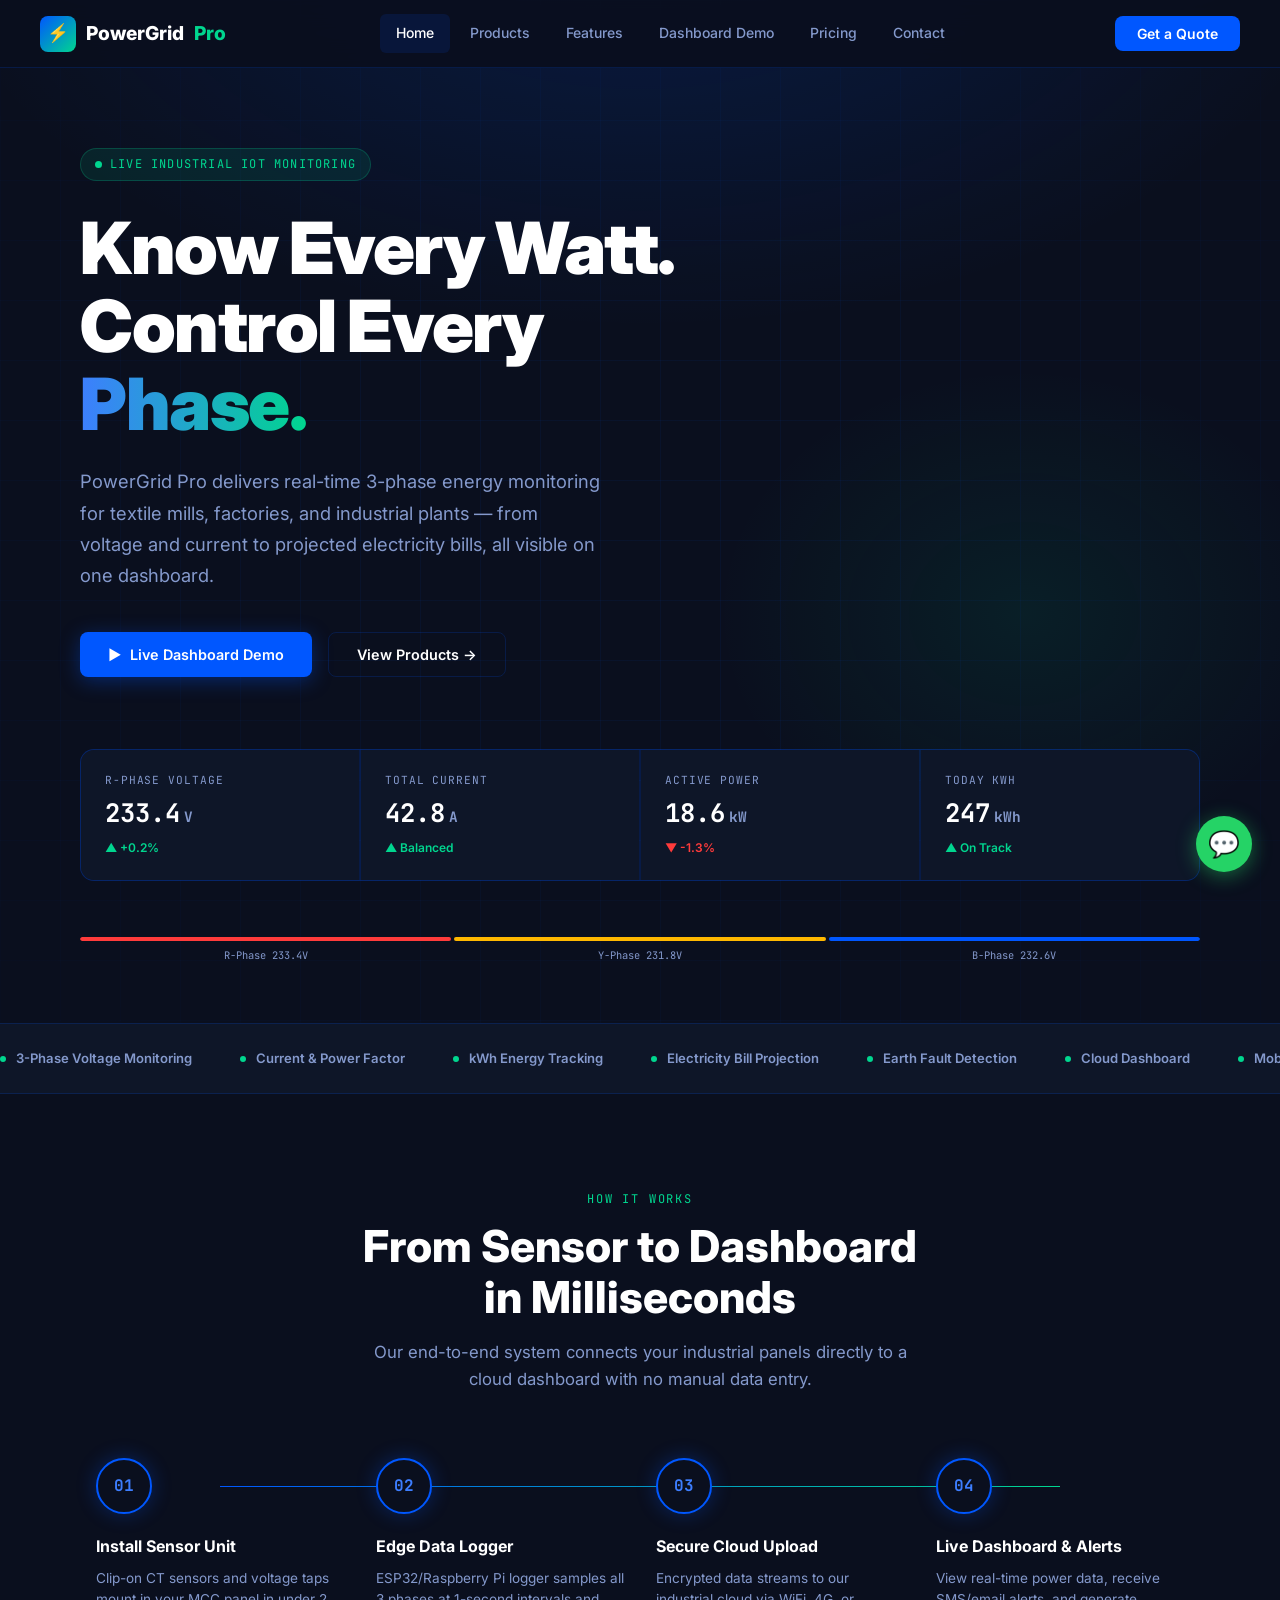
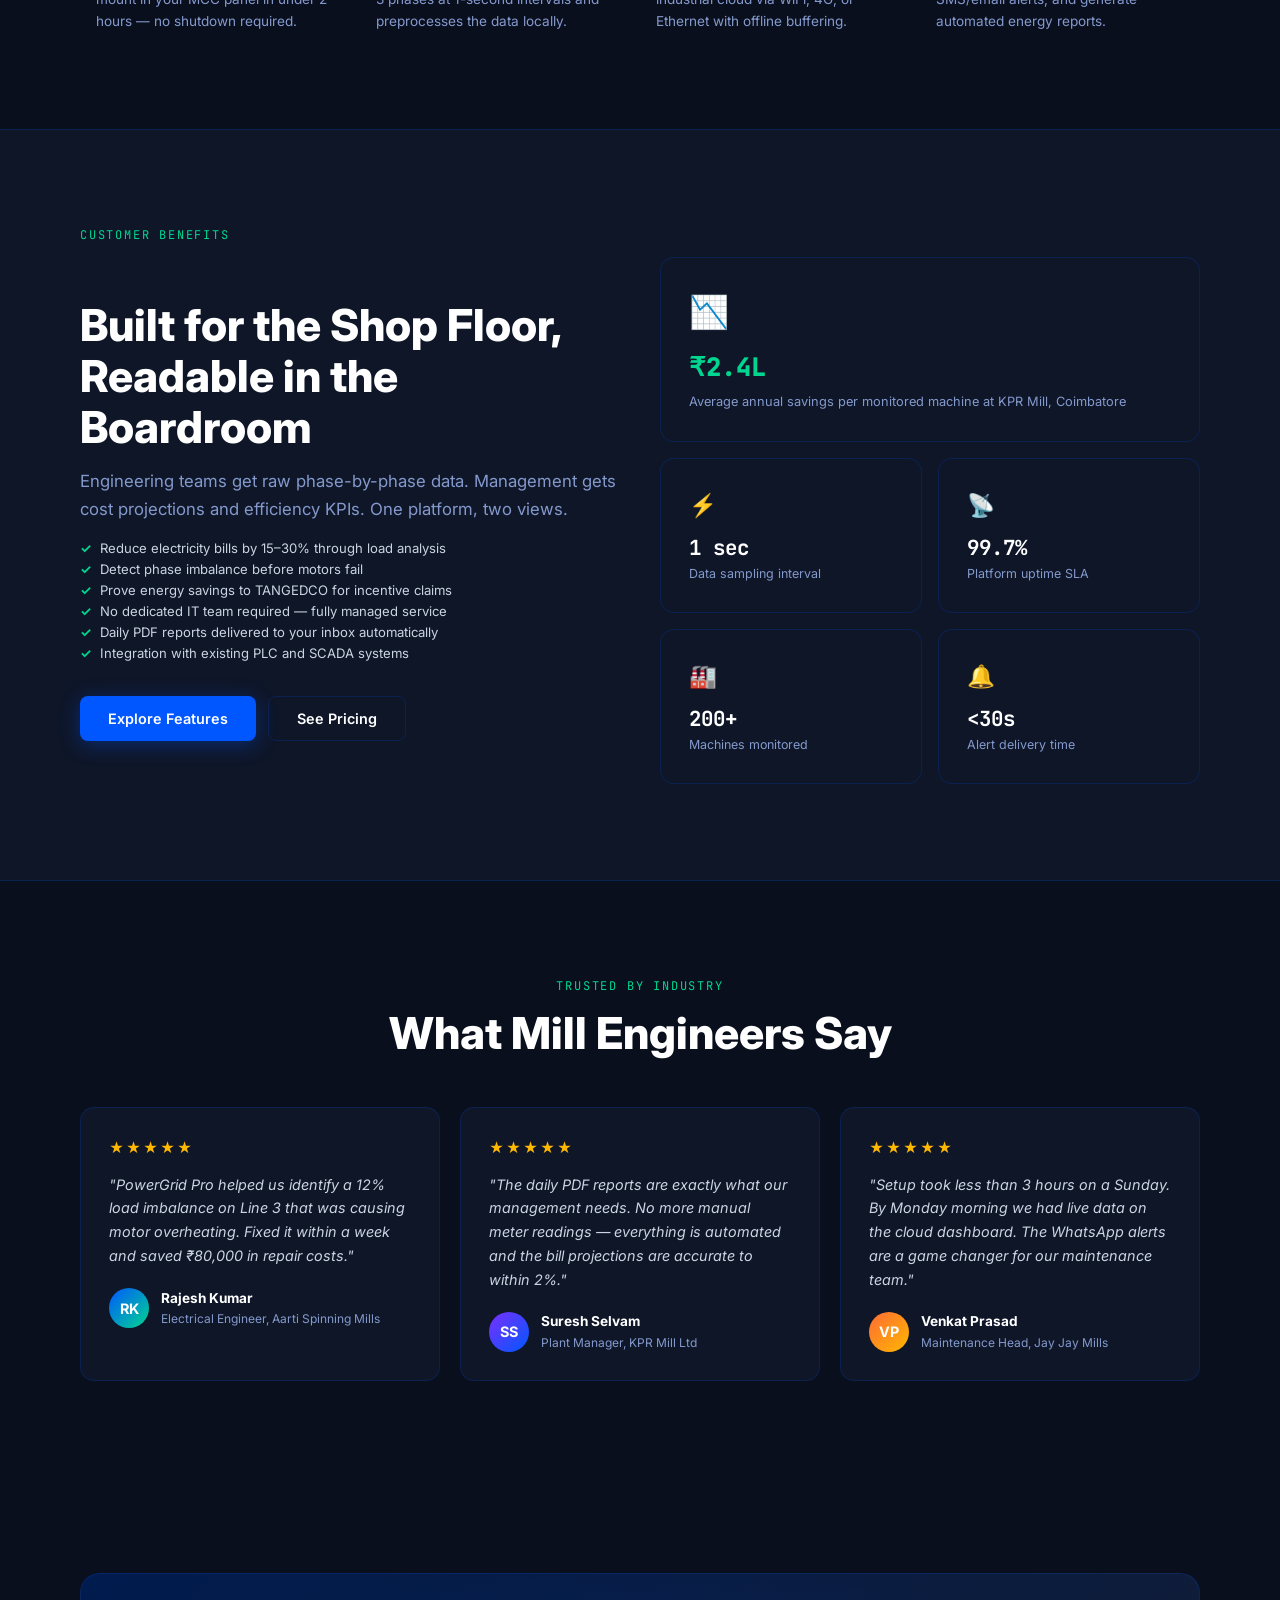
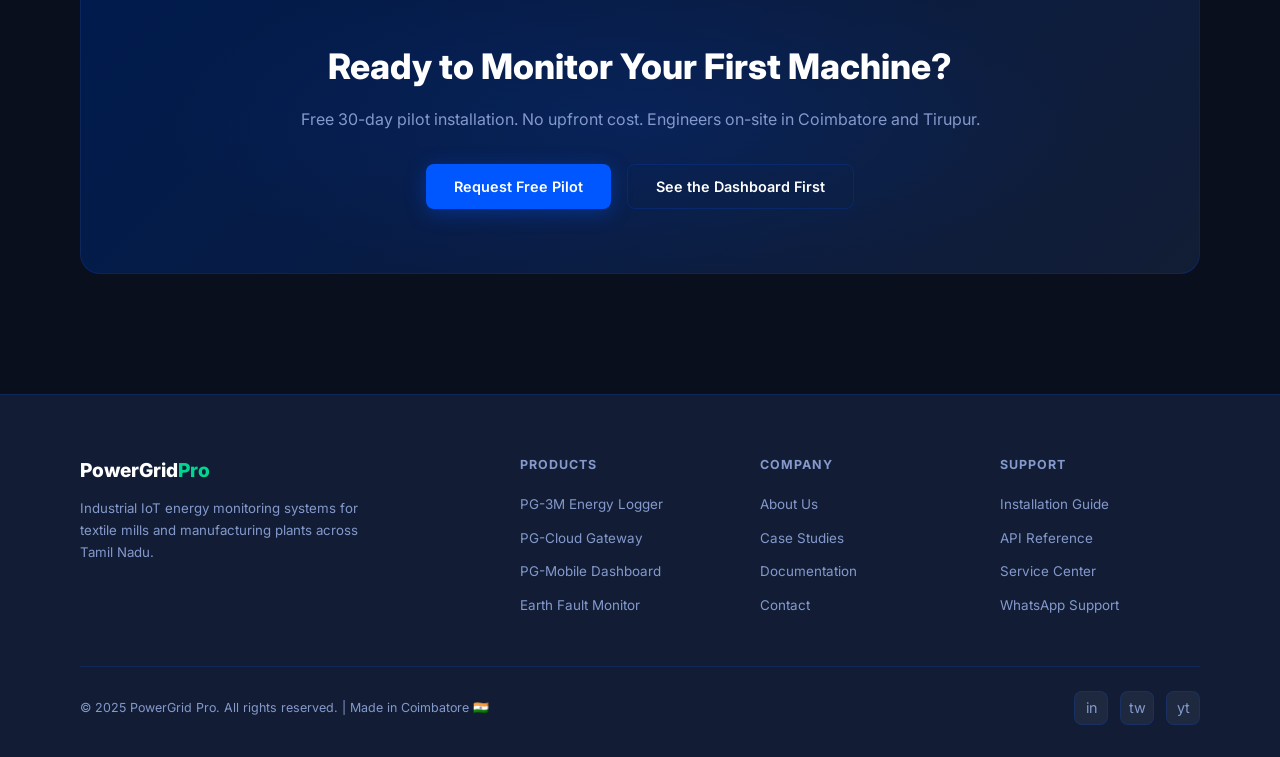
==== commit 701bd663: "Add files via upload" ====
--- a/full EnergyMonitor-Production/website.html
+++ b/full EnergyMonitor-Production/website.html
@@ -2359,15 +2359,61 @@
 }
 
 /* ═══════════════════════════════════════════
-   FORM SUBMIT
+   FORM SUBMIT — sends the enquiry to the local
+   server (server.py) so it shows up under
+   "Customer Enquiries" in the admin panel.
+   If no server is running (file:// mode), the
+   form still works — it just can't be synced
+   anywhere, so we say so instead of failing
+   silently.
 ═══════════════════════════════════════════ */
-function submitForm() {
+async function submitForm() {
   const name = document.getElementById('f-name').value.trim();
   const phone = document.getElementById('f-phone').value.trim();
   if (!name) { alert('Please enter your name.'); return; }
   if (!phone) { alert('Please enter your mobile number.'); return; }
+
+  const payload = {
+    name,
+    phone,
+    company: document.getElementById('f-company').value.trim(),
+    email: document.getElementById('f-email').value.trim(),
+    city: document.getElementById('f-city').value,
+    machines: document.getElementById('f-machines').value,
+    message: document.getElementById('f-msg').value.trim(),
+  };
+
+  const submitBtn = document.querySelector('.form-submit');
+  const originalLabel = submitBtn ? submitBtn.innerHTML : '';
+  if (submitBtn) { submitBtn.disabled = true; submitBtn.innerHTML = 'Submitting…'; }
+
+  let savedOk = false;
+  try {
+    const res = await fetch('/api/enquiries', {
+      method: 'POST',
+      headers: { 'Content-Type': 'application/json' },
+      body: JSON.stringify(payload),
+    });
+    savedOk = res.ok;
+  } catch (err) {
+    savedOk = false; // no server running, or network issue
+  }
+
+  if (submitBtn) { submitBtn.disabled = false; submitBtn.innerHTML = originalLabel; }
+
   document.getElementById('form-content').style.display = 'none';
   document.getElementById('form-success').style.display = 'block';
+
+  if (!savedOk) {
+    const noteEl = document.getElementById('form-success');
+    if (noteEl && !document.getElementById('form-offline-note')) {
+      const note = document.createElement('p');
+      note.id = 'form-offline-note';
+      note.style.cssText = 'margin-top:12px;font-size:0.75rem;color:var(--amber, #f59e0b)';
+      note.textContent = "Note: this device isn't connected to the dashboard server, so this request wasn't saved to Admin → Customer Enquiries. Please also reach us on WhatsApp or by phone below, or ask the team to run server.py.";
+      noteEl.appendChild(note);
+    }
+  }
 }
 </script>
 <!-- ════════════════════════════════════════════════════════
